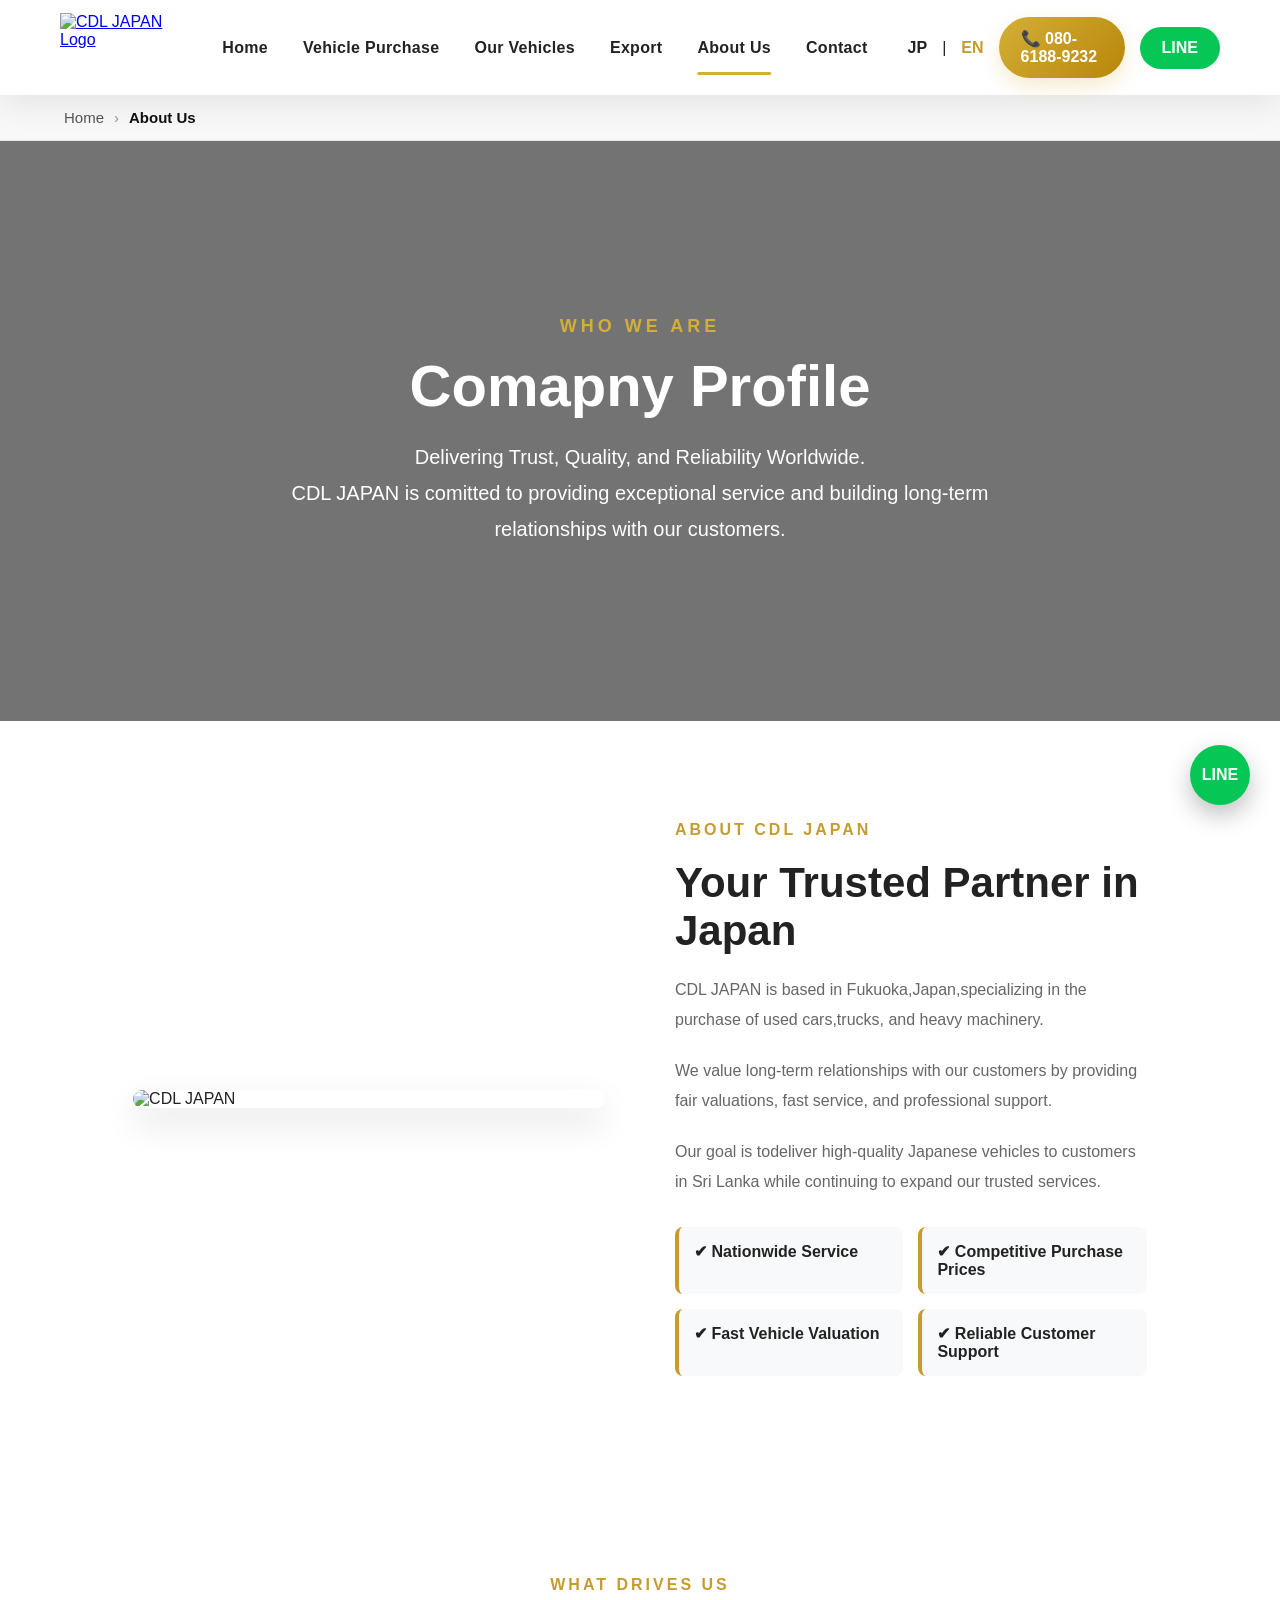
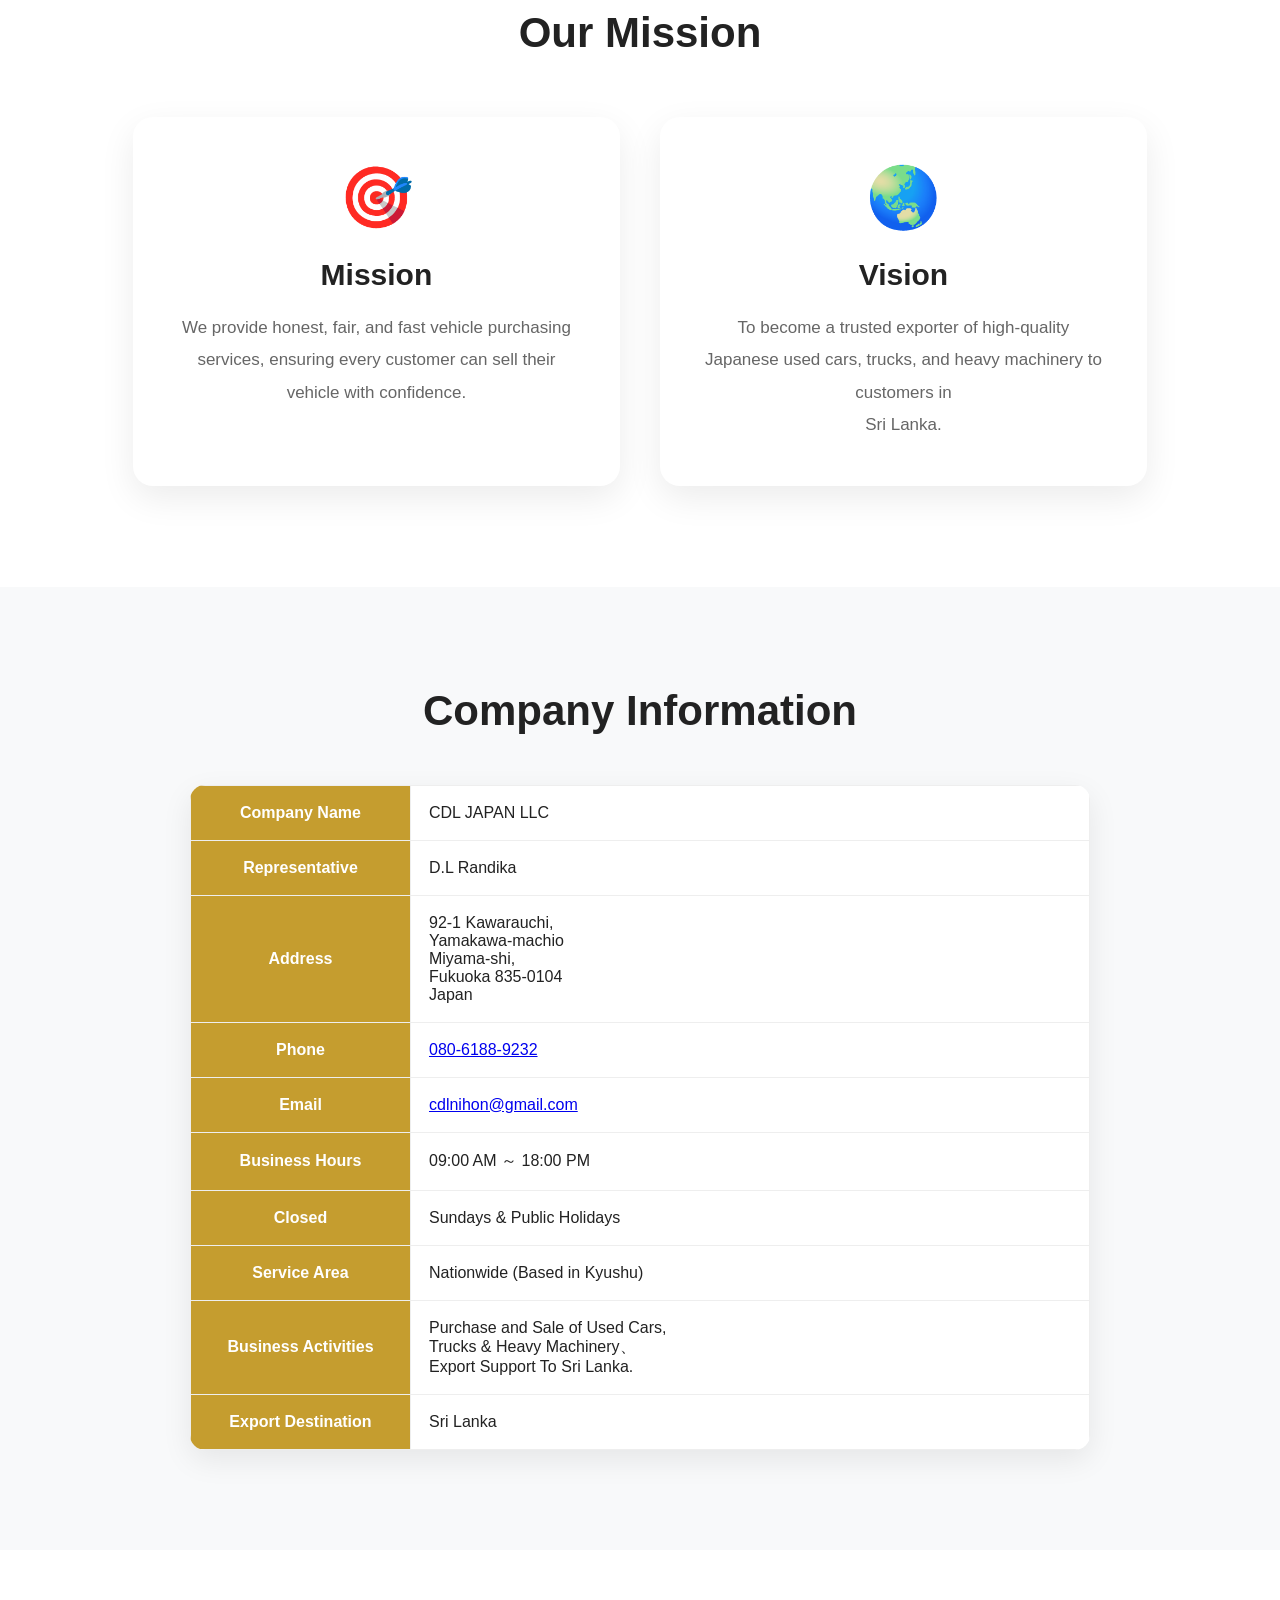
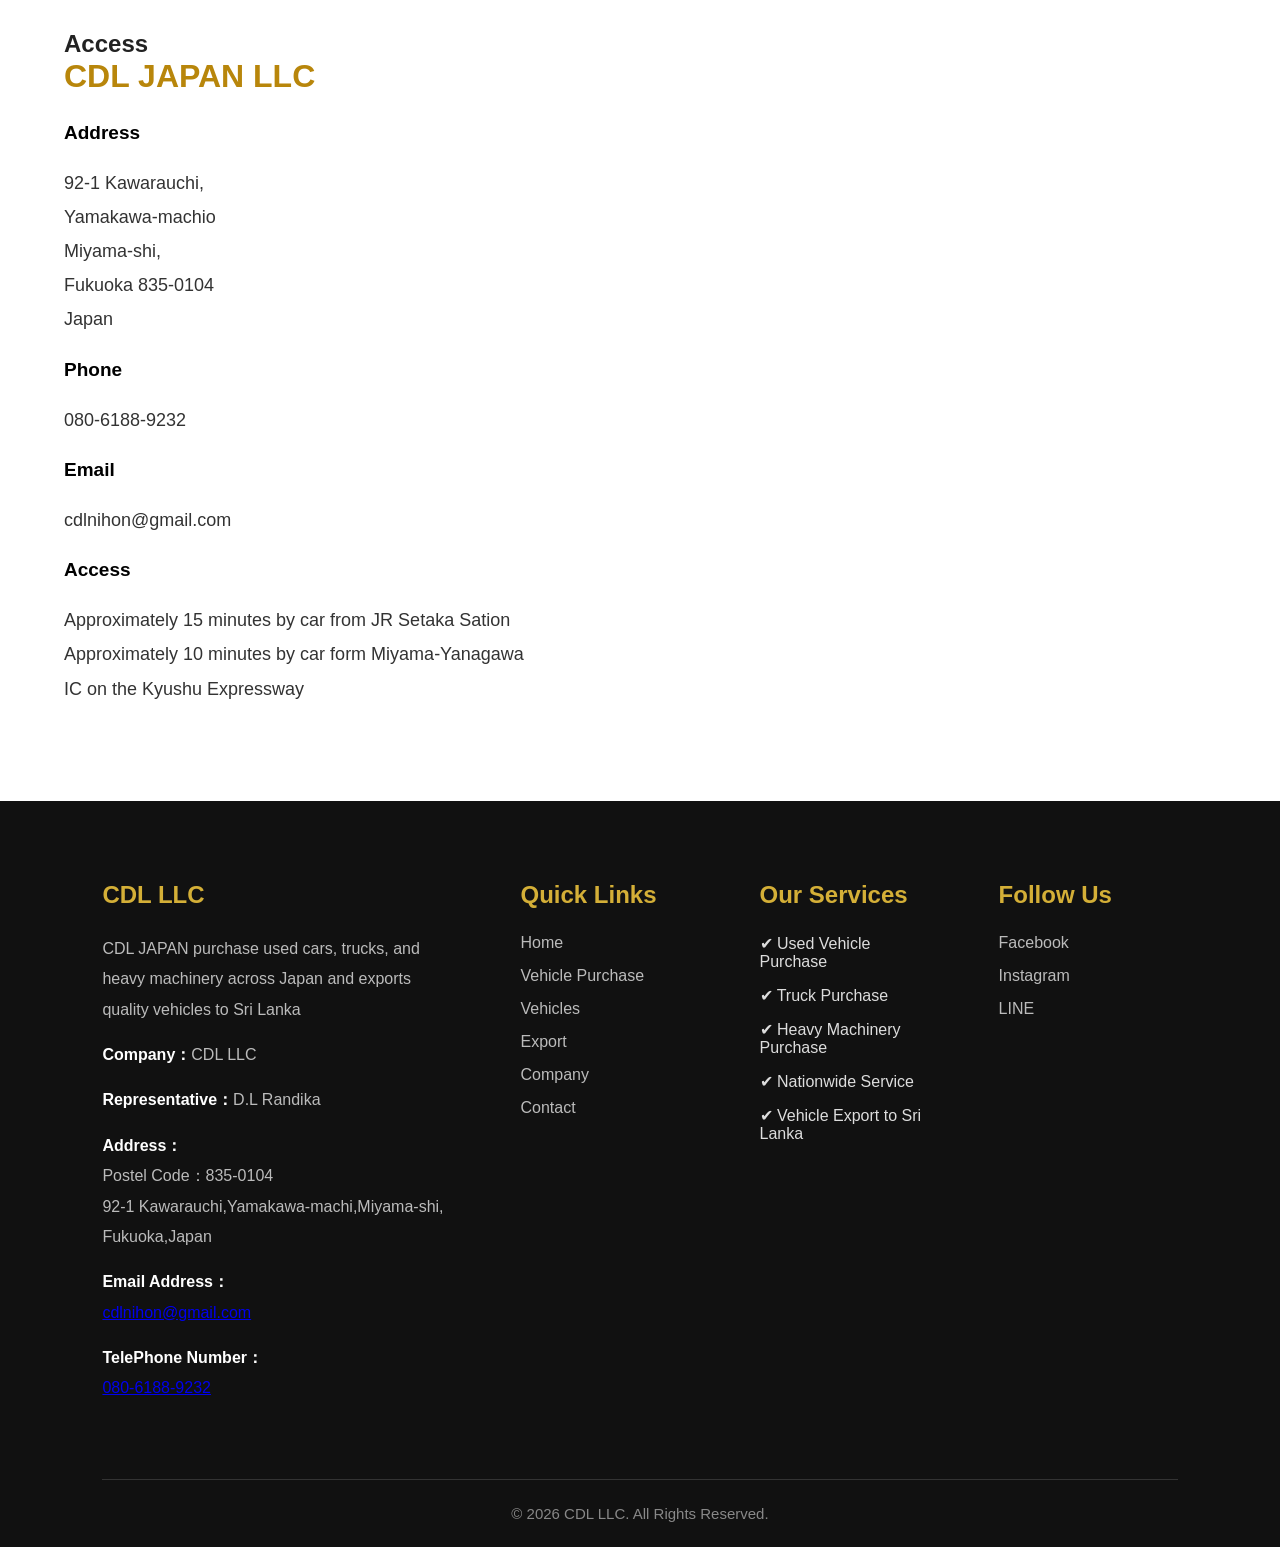
==== about-en.html @ 82fc3df9 "Add files via upload" ====
<!DOCTYPE html>
<html lang="en">

<head>
    <meta charset="UTF-8">
    <meta name="viewport" content="width=device-width, initial-scale=1.0">
    <title>About Us | CDL LLC</title>

    <link rel="stylesheet" href="style.css">
    <link rel="stylesheet" href="https://unpkg.com/aos@2.3.4/dist/aos.css">
</head>

<body>

<header>

    <div class="logo">
        <a href="index-en.html">
            <img src="images/logo.jpg" alt="CDL JAPAN Logo">
        </a>
    </div>

    <nav>
        <a href="index-en.html">Home</a>
        <a href="purchase-en.html">Vehicle Purchase</a>
        <a href="vehicles-en.html">Our Vehicles</a>
        <a href="export-en.html">Export</a>
        <a href="about-en.html"class="active">About Us</a>
        <a href="contact-en.html">Contact</a>
        <div class="mobile-header-right">


    <a href="tel:08061889232" class="phone-btn">
        📞 080-6188-9232
    </a>

    <a href="#" class="line-header">
        LINE
    </a>.
    <div class="mobile-language">

    <a href="purchase.html" class="language-btn active">
        JP
    </a>

    <span>|</span>

    <a href="purchase-en.html" class="language-btn">
        EN
    </a>

</div>
    </div>
    </nav>

    <div class="menu-toggle" id="menuToggle">
        ☰
    </div>

    <div class="header-right">

        <a href="about.html" class="language-btn ">
            JP  
        </a>
        <span>|</span>
        <a href="about-en.html" class="language-btn active ">
            EN
        </a>

        <a href="tel:08061889232" class="phone-btn">
            📞 080-6188-9232
        </a>

        <a href="#" class="line-header">
            LINE
        </a>

    </div>

</header>

<div class="breadcrumb">

    <div class="container">

        <a href="index-en.html">Home</a>

        <span class="separator">›</span>

        <span>About Us</span>

    </div>

</div>

<section
class="about-hero"
data-aos="fade"
data-aos-duration="1200">

    <div
class="about-overlay"
data-aos="zoom-in"
data-aos-delay="200">
        <span class="hero-subtitle">
            WHO WE ARE
        </span>

        <h1>Comapny Profile</h1>

        <p>
            Delivering Trust, Quality, and Reliability Worldwide.<br>
            CDL JAPAN is comitted to providing exceptional service
            and building long-term relationships with our customers.
        </p>

    </div>

</section>

<section
class="about-company"
data-aos="fade-up"
data-aos-duration="1000">
    <div class="container">

        <div class="about-grid">

            <div
class="about-image"
data-aos="fade-right"
data-aos-delay="100">
                <img src="images/about-company2.jpg" alt="CDL JAPAN">
            </div>

            <div
class="about-text"
data-aos="fade-left"
data-aos-delay="300">

                <span class="section-tag">ABOUT CDL JAPAN</span>

                <h2>Your Trusted Partner in Japan</h2>

                <p>
                    CDL JAPAN is based in Fukuoka,Japan,specializing in the purchase of used 
                    cars,trucks, and heavy machinery.

                </p>

                <p>
                    We value long-term relationships with our customers
                    by providing fair valuations, fast service,
                    and professional support.
                </p>

                <p>
                    Our goal is todeliver high-quality Japanese 
                    vehicles to customers in Sri Lanka while
                    continuing to expand our trusted services.
                </p>

                <div class="about-features">

                    <div>✔ Nationwide Service</div>
                    <div>✔ Competitive Purchase Prices</div>
                    <div>✔ Fast Vehicle Valuation</div>
                    <div>✔ Reliable Customer Support</div>

                </div>

            </div>

        </div>

    </div>

</section>
<section
class="mission-section"
data-aos="fade-up"
data-aos-duration="1000">
    <div class="container">

        <span
class="section-tag"
data-aos="fade-down"
data-aos-delay="100">
WHAT DRIVES US
</span>

        <h2
data-aos="fade-up"
data-aos-delay="200">Our Mission</h2>

        <div class="mission-grid">

            <div
class="mission-card"
data-aos="flip-left"
data-aos-delay="100">

                <div class="mission-icon">🎯</div>

                <h3>Mission</h3>

                <p>
                    We provide honest, fair, and fast vehicle
                    purchasing services, ensuring every customer
                    can sell their vehicle with confidence.
                </p>

            </div>

            <div
class="mission-card"
data-aos="flip-left"
data-aos-delay="300">

                <div class="mission-icon">🌏</div>

                <h3>Vision</h3>

                <p>
                    To become a trusted exporter of high-quality
                    Japanese used cars, trucks, and heavy
                    machinery to customers in <br>
                    Sri Lanka.
                </p>

            </div>

        </div>

    </div>

</section>

<!-- ===========================================
     COMPANY INFORMATION
=========================================== -->

<section
class="company-profile"
data-aos="fade-up"
data-aos-duration="1000">


    <div class="container">

        <h2
data-aos="fade-down"
data-aos-delay="100">Company Information</h2>

        <table
class="profile-table"
data-aos="zoom-in"
data-aos-delay="250">
            <tr>
                <th>Company Name</th>
                <td>CDL JAPAN LLC</td>
            </tr>

            <tr>
                <th>Representative</th>
                <td>D.L Randika</td>
            </tr>

            <tr>
                <th>Address</th>
                <td>
                    92-1 Kawarauchi,<br>
                    Yamakawa-machio<br>
                    Miyama-shi,<br>
                    Fukuoka 835-0104<br>
                    Japan
                </td>
            </tr>

            <tr>
                <th>Phone</th>
                <td>
                    <a href="tel:08061889232">
                        080-6188-9232
                    </a>
                </td>
            </tr>

            <tr>
                <th>Email</th>
                <td>
                    <a href="mailto:cdlnihon@gmail.com">
                        cdlnihon@gmail.com
                    </a>
                </td>
            </tr>

            <tr>
                <th>Business Hours</th>
                <td>09:00 AM ～ 18:00 PM</td>
            </tr>

            <tr>
                <th>Closed</th>
                <td>Sundays & Public Holidays</td>
            </tr>

            <tr>
                <th>Service Area</th>
                <td>
                    Nationwide (Based in Kyushu)
                </td>
            </tr>

            <tr>
                <th>Business Activities</th>
                <td>
                    Purchase and Sale of Used Cars,<br>
                    Trucks & Heavy Machinery、<br>
                    Export Support To Sri Lanka.
                </td>
            </tr>

            <tr>
                <th>Export Destination</th>
                <td>Sri Lanka</td>
            </tr>

        </table>

    </div>

</section>

<section
class="access-section"
data-aos="fade-up"
data-aos-duration="1000">

    <div class="container">

        <h2
data-aos="fade-down"
data-aos-delay="100">Access</h2>

        <div class="access-grid">

            <div
class="access-info"
data-aos="fade-right"
data-aos-delay="200">

                <h3>CDL JAPAN LLC</h3>

                <p><strong>Address</strong></p>

                <p>
                    92-1 Kawarauchi,<br>
                    Yamakawa-machio<br>
                    Miyama-shi,<br>
                    Fukuoka 835-0104<br>
                    Japan
                </p>

                <p><strong>Phone</strong></p>

                <p>080-6188-9232</p>

                <p><strong>Email</strong></p>

                <p>cdlnihon@gmail.com</p>

                <p><strong>Access</strong></p>

                <p>
                    Approximately 15 minutes by car from JR Setaka Sation<br>
                    
                    Approximately 10 minutes by car form
                    Miyama-Yanagawa IC on the Kyushu Expressway
                </p>

            </div>

            <div
class="access-map"
data-aos="fade-left"
data-aos-delay="350">

                <iframe
                    src="https://www.google.com/maps?q=835-0104+福岡県みやま市山川町河原内92番地1&output=embed"
                    width="100%"
                    height="400"
                    style="border:0;"
                    allowfullscreen=""
                    loading="lazy">
                </iframe>

            </div>

        </div>

    </div>

</section>


<script src="script.js"></script>

<footer class="footer">

    <div class="footer-container">

        <!-- Company -->

        <div class="footer-col">

            <h3>CDL LLC</h3>

            <p>
                CDL JAPAN purchase used cars, trucks, 
                and heavy machinery across Japan and
                exports quality vehicles to Sri Lanka
                
            </p>

            <p><strong>Company：</strong>CDL LLC</p>

            <p><strong>Representative：</strong>D.L Randika</p>

            <p>
                <strong>Address：</strong><br>
                Postel Code：835-0104<br>
                92-1 Kawarauchi,Yamakawa-machi,Miyama-shi,<br>
                Fukuoka,Japan
            </p>

            <p>
                <strong>Email Address：</strong><br>
                <a href="mailto:cdlnihon@gmail.com">
                    cdlnihon@gmail.com
                </a>
            </p>

            <p>
                <strong>TelePhone Number：</strong><br>
                <a href="tel:08061889232">
                    080-6188-9232
                </a>
            </p>



        </div>

        <!-- Quick Links -->

        <div class="footer-col">

            <h3>Quick Links</h3>

            <ul>

                <li><a href="index-en.html">Home</a></li>
                <li><a href="purchase-en.html">Vehicle Purchase</a></li>
                <li><a href="vehicles-en.html">Vehicles</a></li>
                <li><a href="export-en.html">Export</a></li>
                <li><a href="about-en.html">Company</a></li>
                <li><a href="contact-en.html">Contact</a></li>

            </ul>

        </div>

        
        <!-- Services -->

        <div class="footer-col">

            <h3>Our Services</h3>

            <ul>

                <li>✔ Used Vehicle Purchase</li>
                <li>✔ Truck Purchase</li>
                <li>✔ Heavy Machinery Purchase</li>
                <li>✔ Nationwide Service</li>
                <li>✔ Vehicle Export to Sri Lanka</li>

            </ul>

        </div>

        <!-- Social -->

        <div class="footer-col">

            <h3>Follow Us</h3>

            <div class="social-links">

                <a href="#">Facebook</a>
                <a href="#">Instagram</a>
                <a href="#">LINE</a>

            </div>

        </div>

    </div>

    <div class="footer-bottom">

        © 2026 CDL LLC. All Rights Reserved.

    </div>

</footer>

<a href="https://line.me/" class="line-floating" target="_blank">
    LINE
</a>

<button id="backToTop">↑</button>

<script src="https://unpkg.com/aos@2.3.4/dist/aos.js"></script>

<script>
AOS.init({
    duration: 1000,
    once: true,
    offset: 80,
    easing: "ease-out-cubic"
});
</script>

<script src="script.js"></script>

</body>
</html>
---- style.css ----
/* ===========================
   RESET
=========================== */

*{
    margin:0;
    padding:0;
    box-sizing:border-box;
}

html{
    scroll-behavior:smooth;
}

body{
    margin:0;
    padding:0;
    font-family:"Outfit","Noto Sans JP",sans-serif;
    color:#222;
    background:#fff;
    overflow-x:hidden;
    width: 100%;
}

.container{
    width:90%;
    max-width:1200px;
    margin:0 auto;
}

/* ===========================
   HEADER
=========================== */


header{
    position:fixed;
    top:0;
    left:0;
    width:100%;
    height: 95px;

    display:flex;
    justify-content:space-between;
    align-items:center;

    padding:0 60px;

    background:rgba(255,255,255,.92);
    backdrop-filter:blur(18px);

    box-shadow:0 10px 30px rgba(0,0,0,.08);
    z-index:1000;
    backdrop-filter:blur(10px);
     -webkit-backdrop-filter:blur(10px);
    transition:
      background .35s,
      height .35s,
      box-shadow .35s;
}

/* Logo */

.logo{

    display:flex;
    align-items:center;

}

.logo img{
    height:70px;
    display:block;
    transition:transform .35s ease, filter .35s ease;
}

.logo:hover img{
    transform:scale(1.05);
    filter:drop-shadow(0 8px 18px rgba(0,0,0,.18));
}

.logo img:hover{

    transform:scale(1.05);

}



/* Navigation */

nav a{

    position:relative;

    text-decoration:none;

    color:#222;

    font-size:16px;

    font-weight:700;

    letter-spacing:0.3px;
    white-space:nowrap;
    transition:.3s;
    display:inline-block;
    padding:10px 0;
    transition:all .3s ease;
    padding:10px 0;
    transition:all .3s ease;
}
nav{
    display:flex;
    align-items:center;
    justify-content:center;
    gap:35px;
    flex:1;
    margin:0 40px;
}
nav a:hover::after,
nav a.active::after{

    width:100%;

}

nav a::after{
    content:"";
    position:absolute;
    left:50%;
    bottom:-8px;
    width:0;
    height:3px;
    background:#d4af37;
    border-radius:10px;
    transform:translateX(-50%);
    transition:width .35s ease;
}

nav a:hover::after,
nav a.active::after{
    width:100%;
}

nav a:hover{
    color:#d4af37;
}



/* Right */


/* Right Side */

.header-right{
    display:flex;
    align-items:center;
    gap:15px;
}

.language-btn{
    text-decoration:none;
    color:#222;
    font-weight:600;
}

/* ==========================================
   HEADER PHONE BUTTON
   Premium gold button
   ========================================== */

.phone-btn{
    display:flex;
    align-items:center;
    gap:8px;
    background:linear-gradient(135deg,#d4af37,#b8860b);
    color:#fff;
    padding:12px 22px;
    border-radius:50px;
    text-decoration:none;
    font-weight:700;
    transition:all .35s ease;
    box-shadow:0 8px 20px rgba(212,175,55,.25);
}

.phone-btn:hover{
    transform:translateY(-3px);
    box-shadow:0 15px 30px rgba(212,175,55,.35);
}

/* ==========================================
   HEADER LINE BUTTON
   ========================================== */

.line-header{
    display:flex;
    align-items:center;
    justify-content:center;
    background:#06C755;
    color:#fff;
    padding:12px 22px;
    border-radius:50px;
    text-decoration:none;
    font-weight:700;
    transition:.35s;
}

.line-header:hover{
    transform:translateY(-3px);
    background:#04b34c;
}

/* Mobile Menu */

.menu-toggle{
    display:none;
    font-size:32px;
    cursor:pointer;
}

/* Mobile Extra */

.mobile-header-right{
    display:none;
}

/* ===========================
   MOBILE
=========================== */

@media(max-width:768px){

    header{
        height:75px;
        padding:0 20px;
    }

   .logo img{

    height:68px;

    transition:.3s;

}

.logo img:hover{

    transform:scale(1.05);

}

    nav{

    display:flex;
    align-items:center;
    gap:30px;

}

    nav.active{
        display:flex;
    }

    .menu-toggle{
        display:block;
    }

    .header-right{
        display:none;
    }

    .mobile-header-right{
        display:flex;
        flex-direction:column;
        gap:15px;
        width:100%;
        margin-top:20px;
        border-top:1px solid #ddd;
        padding-top:20px;
    }

    .mobile-header-right a{
        text-align:center;
    }

}
@media (max-width:991px){

    nav{
        display:none;
        position:absolute;
        top:95px;
        left:0;
        width:100%;
        background:#fff;
        flex-direction:column;
        align-items:center;
        gap:20px;
        padding:30px 20px;
        box-shadow:0 10px 30px rgba(0,0,0,.12);
    }

    nav.active{
        display:flex;
    }

    .header-right{
        display:none;
    }

    .menu-toggle{
        display:block;
        font-size:32px;
        cursor:pointer;
    }

    .mobile-header-right{
        display:flex;
        flex-direction:column;
        gap:15px;
        width:100%;
        margin-top:20px;
        padding-top:20px;
        border-top:1px solid #ddd;
        align-items:center;
    }

}
/* ===========================
   HERO SECTION
=========================== */

.hero{
    position:relative;
    height:100vh;
    background:url("images/hero.jpg") center center/cover no-repeat;
    display:flex;
    align-items:center;
    padding:0 6%;
    margin-top:90px;
    background-position:center;
    background-size:cover;
    transition:background-position 0.3s ease-out;
}

/* ==========================================
   HERO OVERLAY
   ========================================== */

.hero::before{
    content:"";
    position:absolute;
    inset:0;
    background:rgba(0,0,0,.50);
    pointer-events:none;
}

.hero-content{
    position:relative;
    z-index:2;
    max-width:760px;
    color:#fff;
    margin-top:100px;
    animation:heroFade 1.2s ease;
}

.hero-content > .hero-tag{
    color:#d4af37;
    font-size:18px;
    letter-spacing:4px;
    font-weight:700;
}

.hero-content p{
    font-size:20px;
    line-height:1.8;
    margin-bottom:40px;
}

.hero-buttons{
    display:flex;
    gap:20px;
    flex-wrap:wrap;
}



/* ==========================================
   HERO IMAGE ANIMATION
   Smooth zoom effect
   ========================================== */

.hero{
    overflow:hidden;
}

.hero::before{
    animation:heroZoom 12s ease-in-out infinite alternate;
}

@keyframes heroZoom{
    from{
        transform:scale(1);
    }
    to{
        transform:scale(1.08);
    }
}

@keyframes heroZoom{

    from{

        background-size:100%;

    }

    to{

        background-size:108%;

    }

}

.gold-btn,

.white-btn{
    display:inline-block;
    padding:15px 35px;
    border-radius:8px;
    text-decoration:none;
    font-weight:600;
    transition:.3s;
}

.gold-btn{

    background:linear-gradient(135deg,#d4af37,#b88f22);

    color:#fff;

    padding:18px 42px;

    border-radius:50px;

    font-size:17px;

    font-weight:700;

    letter-spacing:.5px;

    text-decoration:none;

    box-shadow:0 12px 30px rgba(212,175,55,.35);

    transition:.35s;
    position:relative;
    overflow:hidden;

}

.gold-btn:hover{

    transform:translateY(-5px);

    box-shadow:0 18px 40px rgba(212,175,55,.45);

}
.gold-btn::before{

    content:"";

    position:absolute;

    top:0;

    left:-120%;

    width:70%;

    height:100%;

    background:linear-gradient(
        120deg,
        transparent,
        rgba(255,255,255,.45),
        transparent
    );

    transition:.8s;

}

.gold-btn:hover::before{

    left:130%;

}

.white-btn{

    background:rgba(255,255,255,.95);

    color:#222;

    padding:18px 42px;

    border-radius:50px;

    font-size:17px;

    font-weight:700;

    text-decoration:none;

    transition:.35s;

}

.white-btn:hover{
    background:#f2f2f2;
    transform:translateY(-3px);
}

/* Animation */

@keyframes fadeUp{

    from{
        opacity:0;
        transform:translateY(40px);
    }

    to{
        opacity:1;
        transform:translateY(0);
    }

}

/* Mobile */

@media(max-width:768px){

    .hero{
        min-height: 100vh;
        height: auto;
        padding:120px 20ox 60px;
        
    }

    .hero-content{
        text-align:center;
        max-width:100%;
    }

    /* ==========================================
   HERO TITLE LAYOUT
   ========================================== */


    .hero-content p{
        font-size:16px;
    }

    .hero-buttons{
        justify-content:center;
        flex-direction:column;
    }

    .gold-btn,
    .white-btn{
        width:100%;
        text-align:center;
    }

}
/* ===========================
   SERVICES
=========================== */

.services{
    padding:100px 6%;
    background:#f8f9fa;
}



.services-grid{
    display:grid;
    grid-template-columns:repeat(3,1fr);
    gap:35px;
}



/* Mobile */

@media(max-width:768px){

.service-grid{

grid-template-columns:1fr;

}

.services{

padding:70px 20px;

}

.services-title h2{

font-size:34px;

}

}
/* ===========================
   FEATURED VEHICLES
=========================== */

.featured{
    padding:100px 6%;
    background:#fff;
}


.vehicle-grid{
    display:grid;
    grid-template-columns:repeat(3,1fr);
    gap:35px;
}



/* Mobile */

@media(max-width:768px){

    .vehicle-grid{
        grid-template-columns:1fr;
    }

    .featured{
        padding:70px 20px;
    }

    .featured-title h2{
        font-size:34px;
    }

}
/* ===========================
   WHY CHOOSE US
=========================== */

.why{
    background:#111;
    color:#fff;
    padding:100px 6%;
}

.why-title{
    text-align:center;
    margin-bottom:60px;
}

.why-title span{
    color:#d4af37;
    font-weight:700;
    letter-spacing:3px;
}

.why-title h2{
    font-size:42px;
    margin-top:15px;
}

.why-grid{
    display:grid;
    grid-template-columns:repeat(4,1fr);
    gap:30px;
}

.why-card{
    background:#1d1d1d;
    padding:40px 30px;
    border-radius:18px;
    text-align:center;
    transition:.35s;
    border:1px solid rgba(255,255,255,.08);
}

.why-card:hover{
    transform:translateY(-10px);
    background:#262626;
}

.why-card i{
    font-size:48px;
    color:#d4af37;
    margin-bottom:20px;
}

.why-card h3{
    margin-bottom:15px;
    font-size:24px;
}

.why-card p{
    color:#ccc;
    line-height:1.8;
}

/* Mobile */

@media(max-width:768px){

    .why{
        padding:70px 20px;
    }

    .why-grid{
        grid-template-columns:1fr;
    }

    .why-title h2{
        font-size:34px;
    }

}
/* ===========================
   ABOUT CDL JAPAN
=========================== */

.company{
    padding:100px 6%;
    background:#fff;
}

.company-content{
    display:flex;
    align-items:center;
    justify-content:space-between;
    gap:70px;
}

.company-image{
    flex:1;
    overflow:hidden;
    border-radius:20px;
}

.company-image img{
    width:100%;
    display:block;
    border-radius:20px;
    transition:.5s;
}

.company-image:hover img{
    transform:scale(1.08);
}

.company-text{
    flex:1;
}

.company-text span{
    display:inline-block;
    color:#c59d2f;
    font-weight:700;
    letter-spacing:3px;
    margin-bottom:15px;
}

.company-text h2{
    font-size:42px;
    margin-bottom:25px;
    line-height:1.3;
}

.company-text p{
    color:#666;
    line-height:1.9;
    margin-bottom:35px;
    font-size:17px;
}



/* Mobile */

@media(max-width:768px){

    .company{
        padding:70px 20px;
    }

    .company-content{
        flex-direction:column;
        gap:40px;
    }

    .company-text{
        text-align:center;
    }

    .company-text h2{
        font-size:34px;
    }

}
/* ===========================
   CALL TO ACTION
=========================== */

.cta{
    padding:100px 6%;
    background:linear-gradient(135deg,#b88a1b,#d4af37);
    color:#fff;
    text-align:center;
}

.cta h2{
    font-size:46px;
    margin-bottom:20px;
}

.cta p{
    font-size:18px;
    line-height:1.8;
    max-width:700px;
    margin:0 auto 40px;
}

.cta-buttons{
    display:flex;
    justify-content:center;
    gap:20px;
    flex-wrap:wrap;
}

.cta .gold-btn{
    background:#d4af37;
    color:#fff;
    padding:16px 35px;
    border-radius:8px;
    text-decoration:none;
    transition:.3s;
}

.cta .gold-btn:hover{
    background:#333;
    transform:translateY(-3px);
}

.cta .white-btn{
    background:#fff;
    color:#111;
    padding:16px 35px;
    border-radius:8px;
    text-decoration:none;
    transition:.3s;
}

.cta .white-btn:hover{
    background:#f2f2f2;
    transform:translateY(-3px);
}

@media(max-width:768px){

    .cta{
        padding:70px 20px;
    }

    .cta h2{
        font-size:34px;
    }

    .cta-buttons{
        flex-direction:column;
    }

    .cta .gold-btn,
    .cta .white-btn{
        width:100%;
    }

}
/* ===========================
   FOOTER
=========================== */

/*======================
        FOOTER
=======================*/

.footer{

    background:#111;
    color:#ddd;
    padding:80px 8% 25px;
    

}

.footer-container{

    display:grid;
    grid-template-columns:2fr 1fr 1fr 1fr;
    gap:60px;

}

.footer-col h3{

    color:#d4af37;
    font-size:24px;
    margin-bottom:25px;

}

.footer-col p{

    color:#bbb;
    line-height:1.9;
    margin-bottom:15px;

}

.footer-col strong{

    color:#fff;

}

.footer-col ul{

    list-style:none;
    padding:0;
    margin:0;

}

.footer-col ul li{

    margin-bottom:15px;

}

.footer-col ul li a{

    color:#bbb;
    text-decoration:none;
    transition:.3s;

}

.footer-col ul li a:hover{

    color:#d4af37;
    padding-left:5px;

}

.social-links{

    display:flex;
    flex-direction:column;
    gap:15px;

}

.social-links a{

    color:#bbb;
    text-decoration:none;
    transition:.3s;

}

.social-links a:hover{

    color:#d4af37;
    padding-left:5px;

}

.footer-bottom{

    margin-top:60px;
    padding-top:25px;
    border-top:1px solid #333;

    text-align:center;
    margin-bottom:0;
    color:#888;
    font-size:15px;

}
@media(max-width:992px){

    .footer-container{

        grid-template-columns:1fr 1fr;

    }

}

@media(max-width:768px){

    .footer{

        text-align:center;
        padding:60px 20px 20px;

    }

    .footer-container{

        grid-template-columns:1fr;
        gap:40px;

    }

    .social-links{

        align-items:center;

    }

}

/* ===========================
   FLOATING LINE
=========================== */

.line-floating{

    position:fixed;

    bottom:95px;

    right:30px;

    width:60px;

    height:60px;

    border-radius:50%;

    background:#06C755;

    display:flex;

    justify-content:center;

    align-items:center;

    color:white;

    text-decoration:none;

    font-weight:bold;

    box-shadow:0 10px 25px rgba(0,0,0,.25);

    transition:.3s;

    z-index:999;

}

.line-floating:hover{

    transform:scale(1.1);

}
/* ===========================
   VEHICLES PAGE
=========================== */

.vehicles-page{
    padding:150px 6% 100px;
    background:#f8f9fa;
}

.vehicles-page h1{
    text-align:center;
    font-size:48px;
    margin-bottom:20px;
}

.vehicles-subtitle{
    text-align:center;
    color:#666;
    margin-bottom:40px;
}

.search-box{
    width:100%;
    max-width:450px;
    margin:0 auto 40px;
    display:block;
    padding:15px 20px;
    border:1px solid #ddd;
    border-radius:10px;
    font-size:16px;
    outline:none;
    transition:.3s;
}

.search-box:focus{
    border-color:#c59d2f;
    box-shadow:0 0 10px rgba(197,157,47,.2);
}

.filter-buttons{
    display:flex;
    justify-content:center;
    flex-wrap:wrap;
    gap:15px;
    margin-bottom:50px;
}

.filter-btn{
    padding:12px 28px;
    border:none;
    border-radius:30px;
    background:#eee;
    cursor:pointer;
    font-weight:600;
    transition:.3s;
}

.filter-btn:hover,
.filter-btn.active{
    background:#c59d2f;
    color:#fff;
}

.vehicle-grid{
    display:grid;
    grid-template-columns:repeat(auto-fit,minmax(320px,1fr));
    gap:35px;
}

.vehicle-card{

    background:#fff;
    border-radius:18px;
    overflow:hidden;

    box-shadow:0 10px 30px rgba(0,0,0,.08);

    transition:
        transform .45s ease,
        box-shadow .45s ease;

    position:relative;
}

.vehicle-card:hover{

    transform:translateY(-12px);

    box-shadow:
        0 20px 50px rgba(0,0,0,.18);

}


/* Mobile */

@media(max-width:768px){

    .vehicles-page{
        padding:120px 20px 70px;
    }

    .vehicles-page h1{
        font-size:36px;
    }

    .search-box{
        width:100%;
    }

    .vehicle-grid{
        grid-template-columns:1fr;
    }

}
/* ===========================
   VEHICLE DETAILS PAGE
=========================== */

.vehicle-details-page{
    padding:150px 6% 100px;
    background:#fff;
}

.vehicle-details-page h1{
    text-align:center;
    font-size:46px;
    margin-bottom:60px;
}

.vehicle-details{
    display:grid;
    grid-template-columns:1.2fr 1fr;
    gap:70px;
    align-items:center;
}

.details-image{
    overflow:hidden;
    border-radius:20px;
}

.details-image img{
    width:100%;
    display:block;
    border-radius:20px;
    transition:.4s;
}

.details-image:hover img{
    transform:scale(1.05);
}

.details-info h1{
    font-size:42px;
    margin-bottom:20px;
    line-height:1.3;
}

.details-info h2{
    color:#c59d2f;
    font-size:34px;
    margin-bottom:30px;
}

.details-info p{
    font-size:18px;
    color:#555;
    margin-bottom:15px;
    line-height:1.8;
}

.details-info strong{
    color:#222;
}

.contact-btn{
    display:inline-block;
    margin-top:30px;
    padding:16px 35px;
    background:#c59d2f;
    color:#fff;
    text-decoration:none;
    border-radius:8px;
    font-weight:600;
    transition:.3s;
}

.contact-btn:hover{
    background:#a88422;
    transform:translateY(-3px);
}

/* ===========================
   RELATED VEHICLES
=========================== */

.related-section{
    padding:100px 6%;
    background:#f8f9fa;
}

.related-section h2{
    text-align:center;
    font-size:42px;
    margin-bottom:50px;
}

.related-grid{
    display:grid;
    grid-template-columns:repeat(auto-fit,minmax(280px,1fr));
    gap:35px;
}

/* Mobile */

@media(max-width:768px){

    .vehicle-details-page{
        padding:120px 20px 70px;
    }

    .vehicle-details{
        grid-template-columns:1fr;
        gap:40px;
    }

    .details-info{
        text-align:center;
    }

    .details-info h1{
        font-size:34px;
    }

    .details-info h2{
        font-size:28px;
    }

    .related-section{
        padding:70px 20px;
    }

    .related-section h2{
        font-size:34px;
    }

}
/* ===========================
   PURCHASE PAGE
=========================== */

.purchase-hero{
    min-height: 75vh;

    padding: 95px 20px 40px;

    background: url("images/purchase-desktop.jpg") center 35% / cover no-repeat;

    position: relative;

    display: flex;
    justify-content: center;
    align-items: center;
}

.purchase-hero::before{
    content: "";
    position: absolute;
    inset: 0;

    background: linear-gradient(
        rgba(0,0,0,.55),
        rgba(0,0,0,.45)
    );
}

.purchase-overlay{
    position: relative;
    z-index: 10;

    width: 100%;
    max-width: 650px;

    margin: 0 auto;
    padding: 20px;

    display: flex;
    flex-direction: column;
    justify-content: center;
    align-items: center;

    text-align: center;

    animation: heroFloat 5s ease-in-out infinite;
}

.purchase-overlay h1{
    display:block;

width:100%;

text-align:center;
    font-size: 75px;
    font-weight: 800;
    line-height: 1.1;
    letter-spacing: 2px;
    margin-bottom: 20px;
    

    color: #fff;

    text-shadow:
        0 4px 15px rgba(0,0,0,.45);
}

.purchase-overlay h1::after{

content:"";
display:block;

width:90px;
height:4px;

background:#d4af37;

margin:18px auto 0;

border-radius:30px;

}
/* ===== Purchase Hero Mobile ===== */

@media(max-width:768px){

.purchase-overlay{

width:100%;
max-width:100%;

margin:0 auto;
padding:0 25px;

left:auto;
top:auto;

transform:none;

text-align:center;
align-items:center;

}

}

.purchase-overlay p{
    font-size: 28px;
    font-weight: 500;
    line-height: 1.8;

    color: rgba(255,255,255,.95);

    text-shadow:
        0 2px 10px rgba(0,0,0,.55);

    margin: 25px 0 35px;
}

.hero-btn{
    display: inline-block;

    padding: 18px 55px;

    background: #d4af37;
    color: #fff;

    font-size: 20px;
    font-weight: 700;

    border-radius: 50px;

    text-decoration: none;

    transition: all .35s ease;

    box-shadow: 0 10px 25px rgba(212,175,55,.35);
}
/* ===== Hero Floating Animation ===== */

@keyframes heroFloat{

    0%{
        transform:translateY(0);
    }

    50%{
        transform:translateY(-8px);
    }

    100%{
        transform:translateY(0);
    }

}



.hero-btn:hover{
    background: #b89024;
    transform: translateY(-4px);
    box-shadow: 0 16px 35px rgba(212,175,55,.45);
}
@media (max-width:768px){

    .hero-btn{
        width:100%;
        max-width:320px;

        text-align:center;

        padding:16px 30px;

        font-size:18px;
    }

}

/* Purchase Results */

.purchase-results{
    padding:100px 6%;
    background:#fff;
}

.purchase-results h2{
    text-align:center;
    font-size:42px;
    margin-bottom:60px;
}

.purchase-grid{
    display:grid;
    grid-template-columns:repeat(auto-fit,minmax(320px,1fr));
    gap:35px;
}



.purchase-card:hover{
    transform:translateY(-10px);
}

.purchase-card img{
    width:100%;
    height:220px;
    object-fit:cover;
}

.purchase-card h3{
    margin:20px;
}

.purchase-card p{
    margin:0 20px 25px;
    color:#666;
}

/* Purchase Flow */

.purchase-flow{
    padding:100px 6%;
    background:#f8f9fa;
}

.purchase-flow h2{
    text-align:center;
    font-size:42px;
    margin-bottom:60px;
}
/* =========================================
  Purchase  Title Gold Underline
========================================= */
.purchase-flow h2::after{
    content: "";
    display: block;
    width: 90px;
    height: 4px;
    margin: 18px auto 0;
    background: linear-gradient(90deg,#c59d2f);
    border-radius: 50px;

}




.flow-grid{
    display:grid;
    grid-template-columns:repeat(auto-fit,minmax(250px,1fr));
    gap:30px;
}

.flow-card{
    background:#fff;
    padding:35px;
    border-radius:18px;
    text-align:center;
    box-shadow:0 10px 25px rgba(0,0,0,.08);
    transition:.3s;
}

.flow-card:hover{
    transform:translateY(-8px);
}

.step-number{
    width:70px;
    height:70px;
    margin:0 auto 20px;
    border-radius:50%;
    background:#c59d2f;
    color:#fff;
    display:flex;
    justify-content:center;
    align-items:center;
    font-size:28px;
    font-weight:bold;
}

/* Purchase Form */

.purchase-contact{
    padding:100px 6%;
    background:#fff;
}

.purchase-contact h2{
    text-align:center;
    font-size:42px;
    margin-bottom:50px;
}

.purchase-form{
    max-width:800px;
    margin:auto;
    display:flex;
    flex-direction:column;
    gap:20px;
}

.purchase-form input,
.purchase-form textarea{
    padding:16px;
    border:1px solid #ddd;
    border-radius:10px;
    font-size:16px;
}

.purchase-form input:focus,
.purchase-form textarea:focus{
    border-color:#c59d2f;
    outline:none;
}

.purchase-form button{
    padding:18px;
    border:none;
    background:#c59d2f;
    color:#fff;
    border-radius:10px;
    cursor:pointer;
    font-size:18px;
    transition:.3s;
}

.purchase-form button:hover{
    background:#a88422;
}

/* Mobile */

@media(max-width:768px){

    .purchase-overlay h1{
        font-size:38px;
    }

    .purchase-overlay p{
        font-size:16px;
    }

    .purchase-results,
    .purchase-flow,
    .purchase-contact{
        padding:70px 20px;
    }

    .purchase-results h2,
    .purchase-flow h2,
    .purchase-contact h2{
        font-size:34px;
    }

}
/* =========================================
 Title Gold Underline
========================================= */
.purchase-results h2::after{
    content: "";
    display: block;
    width: 90px;
    height: 4px;
    margin: 18px auto 0;
    background: linear-gradient(90deg,#c59d2f);
    border-radius: 50px;

}

/* ===========================
   TRUCKS PAGE
=========================== */

.trucks-page{
    padding:150px 6% 100px;
    background:#f8f9fa;
}

.trucks-page h1{
    text-align:center;
    font-size:48px;
    margin-bottom:20px;
}

.trucks-subtitle{
    text-align:center;
    color:#666;
    margin-bottom:40px;
}

#truckGrid{
    display:grid;
    grid-template-columns:repeat(auto-fit,minmax(320px,1fr));
    gap:35px;
}

#truckGrid .vehicle-card{
    background:#fff;
    border-radius:18px;
    overflow:hidden;
    box-shadow:0 12px 35px rgba(0,0,0,.08);
    transition:.35s;
}

#truckGrid .vehicle-card:hover{
    transform:translateY(-10px);
    box-shadow:0 20px 45px rgba(0,0,0,.15);
}

#truckGrid img{
    width:100%;
    height:230px;
    object-fit:cover;
    transition:.4s;
}

#truckGrid .vehicle-card:hover img{
    transform:scale(1.08);
}

#truckGrid h3{
    font-size:24px;
    margin:20px;
}

#truckGrid p{
    margin:0 20px 15px;
    color:#666;
}

#truckGrid a{
    display:inline-block;
    margin:15px 20px 25px;
    padding:12px 25px;
    background:#c59d2f;
    color:#fff;
    text-decoration:none;
    border-radius:8px;
    transition:.3s;
}

#truckGrid a:hover{
    background:#a88422;
}

/* Mobile */

@media(max-width:768px){

    .trucks-page{
        padding:120px 20px 70px;
    }

    .trucks-page h1{
        font-size:36px;
    }

    #truckGrid{
        grid-template-columns:1fr;
    }

}
/* ===========================
   EXPORT PAGE
=========================== */

.export-hero{
    position:relative;
    height:550px;
    width: 100%;
    height: 700px; 
    background:url("images/export-banner.jpg") center center/cover no-repeat;
    display:flex;
    justify-content:center;
    align-items:center;
    text-align:center;
    background-position: center;
    
}

.export-hero::before{
    content:"";
    position:absolute;
    inset:0;
    background:rgba(0,0,0,.55);
}

.export-overlay{
    position: relative;
    z-index: 2;

    max-width: 900px;

    padding: 50px 60px;

    background: rgba(0,0,0,0.35);

    backdrop-filter: blur(6px);

    border-radius: 20px;

    color: #fff;
}

/* ===== Export Hero Title ===== */

.export-overlay h1{
    font-size: 78px;
    font-weight: 800;
    line-height: 1.1;
    margin-bottom: 25px;

    color: #ffffff;

    text-shadow:
        0 3px 10px rgba(0,0,0,.6),
        0 8px 25px rgba(0,0,0,.5);
}

/* ===== Export Hero Subtitle ===== */

.export-overlay p{
    font-size: 30px;
    font-weight: 500;
    line-height: 1.8;

    color: rgba(255,255,255,.95);

    text-shadow:
        0 2px 8px rgba(0,0,0,.6);

    margin: 0;
}

.export-process{
    padding: 100px 6%;
    background: #fff;
    text-align: center;
}

.export-process h2{
    position: relative;
    display: inline-block;
    font-size: 42px;
    font-weight: 700;
    color: #0d2d62;
    margin-bottom: 60px;
    padding-bottom: 15px;
}

.export-process h2::after{
    content: "";
    position: absolute;
    left: 50%;
    bottom: 0;
    transform: translateX(-50%);

    width: 80px;
    height: 4px;

    background: #d4af37;
    border-radius: 10px;
}
/* ===== Export Hero Title Underline ===== */

.export-overlay h1::after{
    content: "";
    display: block;

    width: 100px;
    height: 5px;

    margin: 20px auto 0;

    background: #d4af37;
    border-radius: 10px;
}

/* ===== Hero Text Animation ===== */

.export-overlay{
    animation: heroFade 1.2s ease;
}

@keyframes heroFade{

    from{
        opacity:0;
        transform:translateY(30px);
    }

    to{
        opacity:1;
        transform:translateY(0);
    }

}

.process-grid{
    display:grid;
    grid-template-columns:repeat(auto-fit,minmax(250px,1fr));
    gap:30px;
}

.process-card{
    background:#fff;
    padding:35px;
    border-radius:18px;
    text-align:center;
    box-shadow:0 10px 30px rgba(0,0,0,.08);
    transition:.3s;
}

.process-card:hover{
    transform:translateY(-10px);
}

.process-number{
    width:65px;
    height:65px;
    margin:0 auto 20px;
    border-radius:50%;
    background:#c59d2f;
    color:#fff;
    display:flex;
    justify-content:center;
    align-items:center;
    font-size:24px;
    font-weight:bold;
}

.export-countries{
    padding:100px 6%;
    background:#f8f9fa;
}

.export-countries h2{
    text-align:center;
    font-size:42px;
    margin-bottom:60px;
}

.country-grid{
    display:grid;
    grid-template-columns:repeat(auto-fit,minmax(220px,1fr));
    gap:25px;
}

.country-card{
    background:#fff;
    padding:30px;
    border-radius:15px;
    text-align:center;
    font-weight:600;
    box-shadow:0 10px 25px rgba(0,0,0,.08);
    transition:.3s;
}

.country-card:hover{
    background:#c59d2f;
    color:#fff;
    transform:translateY(-8px);
}

@media(max-width:768px){

    .export-overlay h1{
        font-size:38px;
    }

    .export-overlay p{
        font-size:16px;
    }

    .export-process,
    .export-countries{
        padding:70px 20px;
    }

    .export-process h2,
    .export-countries h2{
        font-size:34px;
    }

}
/* ===========================
   ABOUT PAGE
=========================== */

.about-hero{
    position:relative;
    height:580px;
    background:url("images/about-hero.jpg") center center/cover no-repeat;
    display:flex;
    justify-content:center;
    align-items:center;
    text-align:center;
}

.about-hero::before{
    content:"";
    position:absolute;
    inset:0;
    background:rgba(0,0,0,.55);
}

.about-overlay{
    position:relative;
    z-index:2;
    color:#fff;
    max-width:750px;
    padding:20px;
}

.hero-subtitle{
    display:inline-block;
    color:#d4af37;
    font-size:18px;
    letter-spacing:4px;
    margin-bottom:15px;
    font-weight:700;
}

.about-overlay h1{
    font-size:58px;
    margin-bottom:20px;
}

.about-overlay p{
    font-size:20px;
    line-height:1.8;
}

/* Company */

.about-company{
    padding:100px 6%;
    background:#fff;
}

.about-grid{
    display:grid;
    grid-template-columns:1fr 1fr;
    gap:70px;
    align-items:center;
}

.about-image img{
    width:100%;
    border-radius:20px;
    box-shadow:0 15px 40px rgba(0,0,0,.12);
}

.section-tag{
    color:#c59d2f;
    font-weight:700;
    letter-spacing:3px;
}

.about-text h2{
    font-size:42px;
    margin:20px 0;
}

.about-text p{
    color:#666;
    line-height:1.9;
    margin-bottom:20px;
}

.about-features{
    display:grid;
    grid-template-columns:repeat(2,1fr);
    gap:15px;
    margin-top:30px;
}

.about-features div{
    background:#f8f9fa;
    padding:15px;
    border-left:4px solid #c59d2f;
    border-radius:8px;
    font-weight:600;
}

/* Company Profile */

.company-profile{
    padding:100px 6%;
    background:#f8f9fa;
}

.company-profile h2{
    text-align:center;
    font-size:42px;
    margin-bottom:50px;
}

.profile-table{
    width:100%;
    max-width:900px;
    margin:auto;
    border-collapse:collapse;
    background:#fff;
    border-radius:15px;
    overflow:hidden;
    box-shadow:0 10px 30px rgba(0,0,0,.08);
}

.profile-table th{
    width:220px;
    background:#c59d2f;
    color:#fff;
}

.profile-table th,
.profile-table td{
    padding:18px;
    border:1px solid #eee;
}

/* Google Map */

.company-map{
    padding:100px 6%;
}

.company-map h2{
    text-align:center;
    font-size:42px;
    margin-bottom:20px;
}

.map-text{
    text-align:center;
    color:#666;
    margin-bottom:40px;
}

.map-container{
    overflow:hidden;
    border-radius:20px;
    box-shadow:0 15px 40px rgba(0,0,0,.12);
}

/* Mobile */

@media(max-width:768px){

    .about-hero{
        height:320px;
    }

    .about-overlay h1{
        font-size:38px;
    }

    .about-overlay p{
        font-size:16px;
    }

    .about-grid{
        grid-template-columns:1fr;
    }

    .about-company,
    .company-profile,
    .company-map{
        padding:70px 20px;
    }

    .about-text{
        text-align:center;
    }

    .about-features{
        grid-template-columns:1fr;
    }

    .profile-table{
        font-size:14px;
    }

    .profile-table th,
    .profile-table td{
        padding:12px;
    }

}
/* ===========================
   CONTACT PAGE
=========================== */

.contact-section{
    padding:150px 6% 100px;
    background:#f8f9fa;
}

.contact-section h1{
    text-align:center;
    font-size:48px;
    margin-bottom:20px;
}
/* =========================================
 Title Gold Underline
========================================= */
.contact-section h1::after{
    content: "";
    display: block;
    width: 90px;
    height: 4px;
    margin: 18px auto 0;
    background: linear-gradient(90deg,#c59d2f);
    border-radius: 50px;

}


.contact-subtitle{
    text-align:center;
    color:#666;
    margin-bottom:60px;
}

.contact-wrapper{

    display:grid;
    grid-template-columns:1fr 1fr;
    gap:60px;
    align-items:start;

}

.contact-info{

    background:#fff;
    padding:40px;
    border-radius:20px;
    box-shadow:0 15px 40px rgba(0,0,0,.08);

}

.contact-info h2{

    margin-bottom:25px;
    color:#c59d2f;

}

.contact-info p{

    margin:18px 0;
    line-height:1.8;
    color:#555;

}

.contact-form{

    background:#fff;
    padding:40px;
    border-radius:20px;
    box-shadow:0 15px 40px rgba(0,0,0,.08);

}

.contact-form input,
.contact-form textarea,
.contact-form select{

    width:100%;
    padding:16px;
    margin-bottom:20px;

    border:1px solid #ddd;
    border-radius:10px;

    font-size:16px;

    transition:.3s;

}

.contact-form input:focus,
.contact-form textarea:focus,
.contact-form select:focus{

    border-color:#c59d2f;

    outline:none;

    box-shadow:0 0 12px rgba(197,157,47,.15);

}

.contact-form textarea{

    min-height:180px;
    resize:vertical;

}

.contact-form button{

    width:100%;

    padding:18px;

    background:#c59d2f;

    color:#fff;

    border:none;

    border-radius:10px;

    font-size:18px;

    cursor:pointer;

    transition:.3s;

}

.contact-form button:hover{

    background:#a88422;

    transform:translateY(-2px);

}

@media(max-width:768px){

.contact-section{

padding:120px 20px 70px;

}

.contact-wrapper{

grid-template-columns:1fr;

}

.contact-section h1{

font-size:36px;

}

}
/* ===========================
   PREMIUM VEHICLE CARDS
=========================== */

.vehicle-card{

    background:#fff;

    border-radius:18px;

    overflow:hidden;

    box-shadow:0 10px 30px rgba(0,0,0,.08);

    transition:.35s;

}

.vehicle-card:hover{

    transform:translateY(-10px);

    box-shadow:0 20px 45px rgba(0,0,0,.18);

}

.vehicle-image{

    position:relative;

    overflow:hidden;

}

.vehicle-image img{

    width:100%;
    height:240px;

    object-fit:cover;

    transition:
        transform .6s ease,
        filter .6s ease;

}

.vehicle-card:hover .vehicle-image img{

    transform:scale(1.08);

    filter:brightness(1.08);

}
.vehicle-badge{

    position:absolute;

    top:15px;

    left:15px;

    background:#d4af37;

    color:#fff;

    padding:8px 16px;

    border-radius:30px;

    font-size:13px;

    font-weight:700;

}

.vehicle-content{

    padding:25px;

}

.vehicle-content h3{

    font-size:24px;

    margin-bottom:20px;

    color:#222;

}

.vehicle-info{

    display:flex;

    justify-content:space-between;

    margin-bottom:25px;

    color:#666;

    font-size:15px;

}

.details-btn{

    display:block;

    width:100%;

    text-align:center;

    background:#c59d2f;

    color:#fff;

    text-decoration:none;

    padding:14px;

    border-radius:8px;

    font-weight:600;

    
    transition:all .35s ease;

}

.details-btn:hover{

    background:#a88422;
    transform:translateY(-3px);

}
/* ===========================
   SERVICES
=========================== */

.service-card{

    background:#fff;

    border-radius:18px;

    overflow:hidden;

    box-shadow:0 12px 30px rgba(0,0,0,.08);

    transition:.35s;

    text-decoration:none;

    display:block;

}
.service-card img{

    width:100%;

height:300px;
object-fit:cover;
object-position:center;

    display:block;

    transition:.4s;

}
.service-card:hover img{

    transform:scale(1.08);

}
.service-card:hover{

    transform:translateY(-10px);

    box-shadow:0 20px 45px rgba(0,0,0,.15);

}
.service-text{

    padding:25px;

}

.service-text h3{

    font-size:24px;

    color:#222;

    margin-bottom:15px;

}

.service-text p{

    color:#666;

    line-height:1.8;

    font-size:16px;

}
/* ===========================
   SERVICES SECTION
=========================== */

.services-section{

    padding:100px 6%;

    background:#f8f9fa;

}

.section-title{

    text-align:center;

    margin-bottom:60px;

}

.section-title span{

    color:#c59d2f;

    font-weight:700;

    letter-spacing:3px;

}

.section-title h2{

    font-size:42px;

    margin-top:15px;

}
.services-grid{

    display:grid;

    grid-template-columns:repeat(3,1fr);

    gap:35px;

    align-items:stretch;

}

.service-card{

    display:flex;

    flex-direction:column;

    height:100%;

}

.service-text{

    flex:1;

    display:flex;

    flex-direction:column;

    justify-content:space-between;

}
/* ===========================
   PURCHASE FLOW
=========================== */

.flow-section{

    padding:100px 6%;

    background:#ffffff;

}

.flow-grid{

    display:grid;

    grid-template-columns:repeat(4,1fr);

    gap:30px;

    margin-top:60px;

}

.flow-card{

    background:#fff;

    border-radius:18px;

    padding:40px 30px;

    text-align:center;

    box-shadow:0 12px 30px rgba(0,0,0,.08);

    transition:.35s;

}
.flow-card:hover{

    transform:translateY(-10px);

    box-shadow:0 20px 45px rgba(0,0,0,.15);

}

.flow-number{

    width:70px;

    height:70px;

    margin:0 auto 25px;

    background:#c59d2f;

    color:#fff;

    border-radius:50%;

    display:flex;

    align-items:center;

    justify-content:center;

    font-size:24px;

    font-weight:700;

}

.flow-card h3{

    font-size:24px;

    margin-bottom:15px;

    color:#222;

}

.flow-card p{

    color:#666;

    line-height:1.8;

}
/* ===========================
   PURCHASE CATEGORY
=========================== */

.purchase-category{

    padding:100px 6%;

    background:#fff;

}

.purchase-category .section-title{

    text-align:center;

    margin-bottom:60px;

}

.purchase-category .section-title p{

    margin-top:20px;

    color:#666;

    font-size:17px;

    line-height:1.8;

}

.purchase-grid{

    display:grid;

    grid-template-columns:repeat(3,1fr);

    gap:35px;

    margin-top:60px;

}

.purchase-card{

    background:#fff;

    border-radius:18px;

    overflow:hidden;

    box-shadow:0 10px 30px rgba(0,0,0,.08);

    transition:.35s;

}

.purchase-card:hover{

    transform:translateY(-10px);

    box-shadow:0 20px 45px rgba(0,0,0,.15);

}

.purchase-card img{

    width:100%;

    height:230px;

    object-fit:cover;

}

.purchase-card h3{

    padding:20px;

    text-align:center;

}

@media(max-width:768px){

    .purchase-grid{

        grid-template-columns:1fr;

    }

}
/* ================= WHY CHOOSE US ================= */

.why-section{

    padding:100px 8%;
    background:#f8f8f8;

}

.why-grid{

    display:grid;
    grid-template-columns:repeat(4,1fr);
    gap:30px;
    margin-top:60px;

}

.why-card{

    background:#1d1d1d;
    color:#fff;
    border-radius:20px;
    padding:40px 30px;
    text-align:center;
    transition:.35s;
    border-top:5px solid #d4af37;
    box-shadow:0 10px 25px rgba(0,0,0,.15);

}

.why-card:hover{

    transform:translateY(-10px);
    box-shadow:0 18px 40px rgba(0,0,0,.25);

}

.why-icon{

    font-size:50px;
    margin-bottom:20px;

}

.why-card h3{

    font-size:24px;
    margin-bottom:15px;
    color:#fff;

}

.why-card p{

    font-size:16px;
    color:#d8d8d8;
    line-height:1.8;

}

@media(max-width:992px){

    .why-grid{

        grid-template-columns:repeat(2,1fr);

    }

}

@media(max-width:768px){

    .why-grid{

        grid-template-columns:1fr;

    }

}
/*================ REVIEWS ================*/

.review-section{

    padding:100px 8%;
    background:#fff;

}

.review-grid{
    display:grid;
    grid-template-columns:repeat(3,1fr);
    gap:30px;
}
@media(max-width:992px){

.review-grid{

grid-template-columns:repeat(2,1fr);

}

}

@media(max-width:768px){

.review-grid{

grid-template-columns:1fr;

}

}

.review-card{

    background:#f8f8f8;
    border-radius:20px;
    padding:40px;
    box-shadow:0 10px 25px rgba(0,0,0,.08);
    transition:.35s;

}

.review-card:hover{

    transform:translateY(-8px);
    box-shadow:0 18px 40px rgba(0,0,0,.15);

}

.stars{

    color:#d4af37;
    font-size:26px;
    margin-bottom:20px;

}

.review-card p{

    color:#555;
    line-height:1.9;
    font-size:17px;
    margin-bottom:25px;

}

.review-card h4{

    color:#222;
    font-size:18px;

}

@media(max-width:768px){

.review-grid{

grid-template-columns:1fr;

}

}
/*================ ABOUT =================*/

.about-section{

    padding:100px 8%;

    display:flex;

    align-items:center;

    justify-content:space-between;

    gap:70px;

    background:#fff;

}

.about-image{

    flex:1;

}

.about-image img{

    width:100%;

    border-radius:20px;

    display:block;

    box-shadow:0 15px 35px rgba(0,0,0,.12);

}

.about-content{

    flex:1;

}

.about-content span{

    color:#d4af37;

    font-weight:700;

    letter-spacing:2px;

}

.about-content h2{

    font-size:42px;

    margin:20px 0;

    color:#222;

}

.about-content p{

    color:#666;

    line-height:1.9;

    margin-bottom:20px;

}

.about-list{

    display:grid;

    grid-template-columns:repeat(2,1fr);

    gap:15px;

    margin:35px 0;

}

.about-list div{

    font-weight:600;

    color:#222;

}

.about-btn{

    display:inline-block;

    background:#d4af37;

    color:#fff;

    text-decoration:none;

    padding:15px 35px;

    border-radius:50px;

    transition:.3s;

}

.about-btn:hover{

    background:#b88f22;

}

@media(max-width:992px){

.about-section{

flex-direction:column;

}

.about-list{

grid-template-columns:1fr;

}

}
/* CTA vehicle page*/

.cta{

    background:
    linear-gradient(rgba(0,0,0,.65),rgba(0,0,0,.65)),
    url("images/cta-bg.jpg");

    background-size:cover;
    background-position:center 20%;
    background-repeat:no-repeat;

    min-height:750px;

    padding:0 8%;

    display:flex;
    align-items:center;

}

.cta-content{
    width: 100%;
    max-width:900px;
    margin-left: 40px;

}

.cta h2{
    max-width: 900px;

    color:#fff;
    font-size:60px;
    line-height:1.1;
    font-weight: 800;
    margin-bottom:30px;
    
    white-space:normal;
    line-height: 1.2;
}

.cta p{
    
    
    
    color:#fff;
    font-size:30px;
    font-weight: 500;
    line-height:1.7;
    margin: 0 auto 45px;
    margin-bottom:40px;
    text-align:center;
    padding-left: 40px;
   

}

.cta-btn{

    display:inline-block;
    padding:20px 50px;

    background:#d4af37;
    color:#f8f3f3;

    text-decoration:none;
    border-radius:50px;

    font-weight:bold;
    transition:.3s;

}

.cta-btn:hover{

    background:#b88f22;
    transform:translateY(-3px);

}
@media(max-width:768px){

    .cta{

        min-height:500px;
        padding:40px 20px;
        text-align:center;

    }

    .cta-content{

        max-width:100%;
        margin-left:0;

    }

    .cta h2{

        font-size:36px;

    }

    .cta p{

        font-size:16px;

    }

}
/* Back To Top */

#backToTop{

    position:fixed;

    bottom:30px;
    right:30px;

    width:50px;
    height:50px;

    border:none;
    border-radius:50%;

    background:#d4af37;
    color:#fff;

    font-size:22px;
    cursor:pointer;

    display:none;

    transition:.3s;

    z-index:999;

}

#backToTop:hover{

    background:#b88f22;
    transform:translateY(-5px);

}

/* ================= HERO TEXT ================= */

.hero-tag{
    display:inline-block;
    padding:10px 20px;
    background:rgba(212,175,55,.15);
    border:1px solid rgba(212,175,55,.5);
    color:#d4af37;
    font-size:14px;
    font-weight:700;
    letter-spacing:3px;
    text-transform:uppercase;
    border-radius:30px;
    margin-bottom:25px;
    backdrop-filter:blur(8px);
}

.hero h1{
    font-size:72px;
    font-weight:900;
    line-height:1.1;
    letter-spacing:2px;
    color:#fff;
    margin-bottom:25px;
    text-shadow:0 5px 20px rgba(0,0,0,.45);
}
@media (max-width:768px){
    .hero h1{
        font-size:60px;
        line-height:1.05;
    }
}

.hero p{
    font-size:18px;
    line-height:1.8;
    color:#f5f5f5;
    max-width:600px;
    margin-bottom:35px;
}
.section-title h2{

    position:relative;

    display:inline-block;

}

.section-title h2::after{

    content:"";

    position:absolute;

    left:50%;

    transform:translateX(-50%);

    bottom:-12px;

    width:80px;

    height:4px;

    border-radius:10px;

    background:#d4af37;

}
/* ===== Section Title Fix ===== */

.section-title{
    display:flex;
    flex-direction:column;
    align-items:center;
    justify-content:center;
    text-align:center;
}

.section-title span{
    display:block;
    width:100%;
    margin-bottom:12px;
    color:#c59d2f;
    font-size:15px;
    font-weight:700;
    letter-spacing:3px;
    text-transform:uppercase;
}

.section-title h2{
    display:block;
    width:100%;
    margin:0;
    margin-top:8px;
    font-size:42px;
    font-weight:700;
}

/* ==========================================
   LOGO PAGE LOAD ANIMATION
   Logo එක page එක open වෙනකොට
   smooth fade + slide animation එකක්.
   ========================================== */

@keyframes logoFade{
    from{
        opacity:0;
        transform:translateY(-20px);
    }
    to{
        opacity:1;
        transform:translateY(0);
    }
}

/* Logo animation apply කිරීම */
.logo img{
    animation:logoFade .8s ease-out;
}

/* ==========================================
   MENU LOAD ANIMATION
   Menu links appear one by one
   ========================================== */

@keyframes menuFade{
    from{
        opacity:0;
        transform:translateY(-15px);
    }
    to{
        opacity:1;
        transform:translateY(0);
    }
}

nav a{
    opacity:0;
    animation:menuFade .5s ease forwards;
}

nav a:nth-child(1){ animation-delay:.15s; }
nav a:nth-child(2){ animation-delay:.25s; }
nav a:nth-child(3){ animation-delay:.35s; }
nav a:nth-child(4){ animation-delay:.45s; }
nav a:nth-child(5){ animation-delay:.55s; }
nav a:nth-child(6){ animation-delay:.65s; }
nav a:nth-child(7){ animation-delay:.75s; }

/* ==========================================
   HERO TEXT ANIMATION
   TXT GARAGE Style
   ========================================== */

@keyframes heroTextUp{
    from{
        opacity:0;
        transform:translateY(40px);
    }
    to{
        opacity:1;
        transform:translateY(0);
    }
}

.hero-content span{
    opacity:0;
    animation:heroTextUp .8s ease forwards;
    animation-delay:.2s;
}

.hero-content h1{
    opacity:0;
    animation:heroTextUp .8s ease forwards;
    animation-delay:.5s;
}

.hero-content p{
    opacity:0;
    animation:heroTextUp .8s ease forwards;
    animation-delay:.8s;
}

.hero-buttons{
    opacity:0;
    animation:heroTextUp .8s ease forwards;
    animation-delay:1.1s;
}
/* ==========================================
   HERO TITLE ANIMATION
   
   ========================================== */

@keyframes heroTitleReveal{
    from{
        opacity:0;
        transform:translateY(45px);
    }
    to{
        opacity:1;
        transform:translateY(0);
    }
}

.hero-content h1{
    opacity:0;
    animation:heroTitleReveal .9s ease-out forwards;
    animation-delay:.4s;
}
/* ==========================================
   HERO TITLE LINE ANIMATION
   ========================================== */

.hero-content h1{
    display:flex;
    flex-direction:column;
}

.hero-line1,
.hero-line2{
    display:block;
    font-size:inherit;
    font-weight:inherit;
    line-height:inherit;
    opacity:0;
}

.hero-line1{
    animation:heroTitleReveal .8s ease-out forwards;
    animation-delay:.3s;
}

.hero-line2{
    animation:heroTitleReveal .8s ease-out forwards;
    animation-delay:.7s;
}
.hero-content{
    animation:fadeUp 1s ease, floatHero 5s ease-in-out infinite;
}

@keyframes floatHero{
    0%{
        transform:translateY(0);
    }
    50%{
        transform:translateY(-10px);
    }
    100%{
        transform:translateY(0);
    }
}
@keyframes heroFade{

    0%{
        opacity:0;
        transform:translateY(60px);
    }

    100%{
        opacity:1;
        transform:translateY(0);
    }

}


/* ===========================
   SPRING SAKURA ANIMATION
=========================== */

.sakura-container{
    position:absolute;
    inset:0;
    overflow:hidden;
    pointer-events:none;
    z-index:1;
}

.petal{
    position:absolute;
    background-size:contain;
    background-repeat:no-repeat;
    background-position:center;
    opacity:.9;
    animation:fall linear infinite;
    will-change: transform;
}



@keyframes fall{

    0%{
        transform:
            translate3d(0,-120px,0)
            rotate(0deg)
            scale(.9);
        opacity:0;
    }

    5%{
        opacity:.95;
    }

    15%{
        transform:
            translate3d(35px,15vh,0)
            rotate(45deg)
            scale(1);
    }

    30%{
        transform:
            translate3d(-45px,35vh,0)
            rotate(120deg);
    }

    45%{
        transform:
            translate3d(60px,55vh,0)
            rotate(190deg)
            scale(.95);
    }

    60%{
        transform:
            translate3d(-35px,75vh,0)
            rotate(260deg);
    }

    80%{
        transform:
            translate3d(55px,95vh,0)
            rotate(330deg)
            scale(1.05);
    }

    100%{
        transform:
            translate3d(-20px,120vh,0)
            rotate(420deg)
            scale(.9);
        opacity:0;
    }
}

/* =========================
   SUMMER THEME
========================= */

.summer-container{
    position:absolute;
    inset:0;
    overflow:hidden;
    pointer-events:none;
    z-index:1;

    display:none; /* Danata hide */
}

.summer-particle{
    position:absolute;
    width:8px;
    height:8px;
    border-radius:50%;

    background:rgba(255,255,220,0.8);

    box-shadow:
        0 0 10px rgba(255,255,180,.8),
        0 0 20px rgba(255,255,180,.6);

    animation:summerFloat linear infinite;
}

@keyframes summerFloat{

    0%{
        transform:translateY(-20vh) translateX(0) scale(.6);
        opacity:0;
    }

    20%{
        opacity:1;
    }

    100%{
        transform:translateY(120vh) translateX(80px) scale(1.2);
        opacity:0;
    }

}
/* =========================
   SUMMER SUN RAYS
========================= */

.sun-rays{
    position:absolute;
    top:-250px;
    right:-250px;

    width:700px;
    height:700px;

    pointer-events:none;
    z-index:0;

    background:
        radial-gradient(circle,
        rgba(255,245,180,.35) 0%,
        rgba(255,240,170,.18) 30%,
        rgba(255,255,255,0) 70%);

    filter:blur(25px);

    animation:sunGlow 6s ease-in-out infinite alternate;
}

@keyframes sunGlow{

    from{
        transform:scale(1);
        opacity:.6;
    }

    to{
        transform:scale(1.15);
        opacity:1;
    }

}
/* =========================
   LENS FLARE
========================= */

.lens-flare{

    position:absolute;

    top:8%;
    right:10%;

    width:160px;
    height:160px;

    border-radius:50%;

    background:
        radial-gradient(circle,
        rgba(255,255,255,.9) 0%,
        rgba(255,240,180,.45) 35%,
        rgba(255,255,255,0) 70%);

    filter:blur(8px);

    pointer-events:none;

    opacity:.55;

    animation:lensFlare 8s ease-in-out infinite alternate;

}

@keyframes lensFlare{

    from{

        transform:
            scale(1);

        opacity:.45;

    }

    to{

        transform:
            scale(1.2);

        opacity:.75;

    }

}
/* =========================
   SUMMER ORBS
========================= */

.summer-orb{

    position:absolute;

    width:70px;
    height:70px;

    background-size:contain;
    background-repeat:no-repeat;
    background-position:center;

    pointer-events:none;

    opacity:.65;

    animation:summerOrb linear infinite;

    will-change:transform;

}

@keyframes summerOrb{

    0%{

        transform:
        translateY(-15vh)
        translateX(0)
        rotate(0deg)
        scale(.6);

        opacity:0;

    }

    15%{

        opacity:.6;

    }

    100%{

        transform:
        translateY(115vh)
        translateX(120px)
        rotate(360deg)
        scale(1);

        opacity:0;

    }

}
/* =========================
   AUTUMN THEME
========================= */

.autumn-container{
    position:absolute;
    inset:0;
    overflow:hidden;
    pointer-events:none;
    z-index:1;
    display:block;
}

.autumn-leaf{

    position:absolute;

    width:42px;
    height:42px;

    background-size:contain;
    background-repeat:no-repeat;
    background-position:center;

    opacity:.9;

    animation:autumnFall linear infinite;

    will-change:transform;

}

@keyframes autumnFall{

    0%{

        transform:
        translateY(-15vh)
        translateX(0)
        rotate(0deg);

        opacity:0;

    }

    10%{

        opacity:1;

    }

    100%{

        transform:
        translateY(120vh)
        translateX(180px)
        rotate(540deg);

        opacity:0;

    }

}


/* =========================
   WINTER THEME
========================= */

.winter-container{
    position:absolute;
    inset:0;
    overflow:hidden;
    pointer-events:none;
    z-index:1;
    display:none;
}

.snowflake{

    position:absolute;

    width:18px;
    height:18px;

    background-size:contain;
    background-repeat:no-repeat;
    background-position:center;

    opacity:.9;

    animation:snowFall linear infinite;

    

    mix-blend-mode: screen;

}

@keyframes snowFall{

    0%{

        transform:
        translateY(-15vh)
        translateX(0)
        rotate(0deg);

        opacity:0;

    }

    10%{

        opacity:1;

    }

    100%{

        transform:
        translateY(120vh)
        translateX(80px)
        rotate(360deg);

        opacity:0;

    }

}

.success-message{

    display:none;

    margin-top:30px;

    background:#ecfdf5;

    border:2px solid #22c55e;

    border-radius:16px;

    padding:30px;

    text-align:center;

    animation:fadeIn .4s ease;

}

/* =========================
   Success message
========================= */

.success-icon{

    font-size:50px;

    margin-bottom:15px;

}

.success-message h3{

    color:#15803d;

    margin-bottom:10px;

}

.success-message p{

    color:#444;

    line-height:1.8;

}

@keyframes fadeIn{

    from{

        opacity:0;
        transform:translateY(20px);

    }

    to{

        opacity:1;
        transform:translateY(0);

    }

}
.contact-form button:disabled {
    opacity: 0.7;
    cursor: not-allowed;
}

/* ===========================================
   ACCESS SECTION
   Company location information + Google Map
=========================================== */

.access-section{
    /* Top & Bottom spacing */
    padding:80px 0;
}

/* Information + Map layout */
.access-grid{

    display:grid;

    /* Left = Information | Right = Map */
    grid-template-columns:1fr 1.3fr;

    gap:50px;

    align-items:start;
}

/* Main title (アクセス) */
.access-info h2{

    font-size:42px;

    margin-bottom:30px;
}

/* Company name */
.access-info h3{

    font-size:32px;

    margin-bottom:20px;

    color:#b8860b;
}

/* Address, Phone, Email, Access text */
.access-info p{

    font-size:18px;

    line-height:1.9;

    color:#333;

    margin-bottom:15px;
}

/* Bold labels
   Example:
   住所
   電話番号
   メール
*/
.access-info strong{

    font-size:19px;

    color:#000;
}

/* Google Map */
.access-map iframe{

    width:100%;

    height:450px;

    border:none;

    border-radius:12px;
}

/* ===========================================
   Mobile Responsive
=========================================== */

@media(max-width:768px){

    /* Stack information and map vertically */
    .access-grid{

        grid-template-columns:1fr;

    }

    /* Smaller title */
    .access-info h2{

        font-size:34px;

    }

    /* Smaller company name */
    .access-info h3{

        font-size:26px;

    }

    /* Smaller paragraph text */
    .access-info p{

        font-size:16px;

    }

    /* Smaller map height */
    .access-map iframe{

        height:350px;

    }

}

/* ===========================================
   MISSION & VISION
=========================================== */

.mission-section{

    padding:100px 6%;

    background:#ffffff;

}

.mission-section .section-tag{

    display:block;

    text-align:center;

    color:#c59d2f;

    font-weight:700;

    letter-spacing:3px;

    margin-bottom:15px;

}

.mission-section h2{

    text-align:center;

    font-size:42px;

    margin-bottom:60px;

    color:#222;

}

.mission-grid{

    display:grid;

    grid-template-columns:repeat(2,1fr);

    gap:40px;

}

.mission-card{

    background:#fff;

    padding:45px;

    border-radius:20px;

    text-align:center;

    box-shadow:0 12px 35px rgba(0,0,0,.08);

    transition:.35s;

}

.mission-card:hover{

    transform:translateY(-8px);

    box-shadow:0 20px 45px rgba(0,0,0,.15);

}

.mission-icon{

    font-size:60px;

    margin-bottom:25px;

}

.mission-card h3{

    font-size:30px;

    margin-bottom:20px;

    color:#222;

}

.mission-card p{

    color:#666;

    font-size:17px;

    line-height:1.9;

}

/* ===========================================
   MOBILE
=========================================== */

@media(max-width:768px){

    .mission-section{

        padding:70px 20px;

    }

    .mission-grid{

        grid-template-columns:1fr;

    }

    .mission-section h2{

        font-size:34px;

    }

    .mission-card{

        padding:35px 25px;

    }

}

/* =========================================
   CTA Section Title
   「お車の売却をご検討中ですか？」
   Main heading style
========================================= */

.cta-title{
    font-size: 48px;
    font-weight: 800;
    color: #222;
    text-align: center;
    margin-bottom: 20px;
    position: relative;
}
/* =========================================
   CTA Title Gold Underline
   Premium decorative line
========================================= */

.cta-title::after{
    content: "";
    display: block;
    width: 90px;
    height: 4px;
    margin: 15px auto 0;
    background: linear-gradient(90deg, #c59d2f, #f5d76e);
    border-radius: 10px;
}

/* =========================================
   CTA Section Description
   Supporting text below the title
========================================= */

.cta-description{
    font-size: 20px;
    line-height: 1.9;
    color: #666;
    text-align: center;
    max-width: 700px;
    margin: 0 auto 35px;
}

/* =========================================
   CTA Button
   Premium Gold Button
========================================= */

.cta-btn{
    display: inline-flex;
    align-items: center;
    justify-content: center;

    padding: 16px 38px;

    background: linear-gradient(135deg, #c59d2f, #e6c45a);

    color: #fff;
    font-size: 18px;
    font-weight: 700;
    text-decoration: none;
    letter-spacing: .5px;

    border-radius: 50px;

    transition: all .35s ease;
    margin-top: 30px;
    margin-bottom: 80px;
    display: flex;
     margin-left: auto;
     margin-right: auto;

    box-shadow: 0 8px 25px rgba(197,157,47,.25);
}
/* =========================================
   CTA Button Hover
========================================= */

.cta-btn:hover{
    transform: translateY(-3px);

    background: linear-gradient(135deg,#b38b22,#dcb648);

    box-shadow: 0 15px 35px rgba(197,157,47,.4);
}

/* =========================================
   CTA Section Card
   Premium White Card
========================================= */

.purchase-contact{

    max-width: 1100px;
    margin: 100px auto;

    padding: 70px 50px;

    background: #fff;

    border-radius: 20px;

    box-shadow: 0 20px 60px rgba(0,0,0,.08);

    text-align: center;

}

/* =========================================
   CTA Card Top Border
========================================= */

.purchase-contact{

    border-top: 6px solid #c59d2f;

}
/* =========================================
   CTA Button Arrow
========================================= */

.cta-btn span{
    margin-left: 12px;
    transition: transform .3s ease;
}

/* =========================================
   CTA Button Arrow Hover
========================================= */

.cta-btn:hover span{
    transform: translateX(6px);
}

/* =========================================
   CDL JAPAN Reasons Section Title
========================================= */

.reason-title{
    text-align: center;
    font-size: 42px;
    font-weight: 800;
    color: #06C755;
    letter-spacing: 1px;

    margin-bottom: 1px;
    position: relative;
    writing-mode: horizontal-tb;
}
.reason-title{
    text-align: center;
    font-size: 42px;
    font-weight: 800;
    color: #101010;
    letter-spacing: 1px;

    margin-bottom: 1px;
    position: relative;
    writing-mode: horizontal-tb;
}
/* =========================================
  Reason Title Gold Underline
========================================= */
.reason-title::after{
    content: "";
    display: block;
    width: 90px;
    height: 4px;
    margin: 18px auto 0;
    background: linear-gradient(90deg,#c59d2f);
    border-radius: 50px;

}

/* =========================================
  Active Language
========================================= */

.language-btn.active{
    color:#c59d2f ;
    font-weight: 700;

}




/* =========================================
  Active Language
========================================= */

.language-btn.active{
    color:#c59d2f ;
    font-weight: 700;

}


/* ===========================
SOLD OUT BADGE
=========================== */

.sold-out{

position:absolute;

top:15px;
right:15px;

background:#d60000;
color:#fff;

padding:8px 18px;

font-size:14px;
font-weight:700;

border-radius:30px;

letter-spacing:1px;

text-transform:uppercase;

box-shadow:0 8px 20px rgba(0,0,0,.25);

}
/* ===========================
SOLD OUT RIBBON
=========================== */

.sold-out{

position:absolute;

top:18px;
right:-45px;

width:170px;

background:#d60000;
color:#fff;

text-align:center;

font-size:13px;
font-weight:700;

letter-spacing:1px;

padding:8px 0;

transform:rotate(45deg);

box-shadow:0 5px 15px rgba(0,0,0,.3);

text-transform:uppercase;

z-index:5;

}
/* ===========================
   SUCCESS MESSAGE
=========================== */

.success-message{

    display:none;

    margin-top:20px;

    padding:15px;

    background:#e8f7e8;

    color:#1b5e20;

    border:1px solid #81c784;

    border-radius:8px;

    text-align:center;

    font-weight:600;

}
/* =========================
   Success message
========================= */

.success-icon{

    font-size:50px;

    margin-bottom:15px;

}

.success-message h3{

    color:#15803d;

    margin-bottom:10px;

}

.success-message p{

    color:#444;

    line-height:1.8;

}
/* ===========================
   SOLD OUT BUTTON
=========================== */

.sold-btn{

    background:#d60000 !important;

    color:#fff !important;

    border:none;

    cursor:not-allowed;

    opacity:0.9;

    pointer-events:none;

}

/* ===== Shipping Section ===== */

.shipping-section{
    padding: 80px 0;
    background: #f8f9fb;
}

/* ===== Shipping Grid ===== */

.shipping-grid{
    display: flex;
    align-items: center;
    justify-content: space-between;
    gap: 50px;

    background: #fff;
    border-radius: 20px;
    padding: 40px;

    box-shadow: 0 10px 30px rgba(0,0,0,0.08);
}
/* ===== Shipping Image ===== */

.shipping-image{
    flex: 1;
}

.shipping-image img{
    width: 100%;
    border-radius: 18px;
    object-fit: cover;

    box-shadow: 0 10px 25px rgba(0,0,0,0.12);

    transition: 0.4s ease;
}

.shipping-image img:hover{
    transform: scale(1.03);
}

/* ===== Shipping Text ===== */

.shipping-text{
    flex: 1;
}

.shipping-text h2{
    font-size: 34px;
    color: #0d2d62;
    margin-bottom: 20px;
    font-weight: 700;
    position: relative;
}

.shipping-text h2::after{
    content: "";
    display: block;
    width: 70px;
    height: 4px;
    background: #d4af37;
    border-radius: 10px;
    margin-top: 10px;
}
/* ===== Shipping Description ===== */

.shipping-text p{
    font-size: 16px;
    line-height: 1.9;
    color: #555;
    margin-bottom: 18px;
}

/* Shipping List */

.shipping-text ul{
    list-style: none;
    padding: 0;
    margin-top: 25px;
}

.shipping-text li{
    background: #f8f9fb;
    border-left: 5px solid #d4af37;

    padding: 14px 18px;
    margin-bottom: 12px;

    border-radius: 10px;

    font-weight: 600;
    color: #333;

    transition: .3s;
}

.shipping-text li:hover{
    background: #eef3f8;
    transform: translateX(8px);
}

/* ===== FAQ Section ===== */

.export-faq{
    padding: 80px 0;
    background: #f8f9fb;
}
/* ===== FAQ Heading ===== */

.export-faq h2{
    text-align: center;
    font-size: 36px;
    color: #0d2d62;
    margin-bottom: 50px;
    font-weight: 700;
    position: relative;
}

.export-faq h2::after{
    content: "";
    display: block;
    width: 80px;
    height: 4px;
    background: #d4af37;
    margin: 15px auto 0;
    border-radius: 10px;
}

/* ===== FAQ Cards ===== */

.faq-item{
    background: #fff;
    padding: 25px 30px;
    margin-bottom: 20px;

    border-radius: 15px;
    border-left: 5px solid #d4af37;

    box-shadow: 0 8px 20px rgba(0,0,0,0.08);

    transition: all .3s ease;
}

.faq-item:hover{
    transform: translateY(-5px);
    box-shadow: 0 15px 35px rgba(0,0,0,0.12);
}
/* ===== FAQ Text ===== */

.faq-item h3{
    font-size: 22px;
    color: #0d2d62;
    margin-bottom: 12px;
    font-weight: 700;
}

.faq-item p{
    font-size: 16px;
    color: #555;
    line-height: 1.8;
    margin: 0;
}

/* ===== Export Route ===== */

.export-route{
    padding: 80px 0;
    background: #f8f9fb;
    text-align: center;
}

.export-route h2{
    display: inline-block;
    position: relative;
    font-size: 42px;
    font-weight: 700;
    color: #0d2d62;
    margin-bottom: 15px;
}

.export-route h2::after{
    content: "";
    display: block;
    width: 80px;
    height: 4px;
    background: #d4af37;
    margin: 15px auto 0;
    border-radius: 10px;
}

.route-subtitle{
    font-size: 17px;
    color: #666;
    margin-top: 20px;
    margin-bottom: 50px;
    line-height: 1.8;
}
/* ===== Route Flow ===== */

.route-flow{
    display: flex;
    justify-content: center;
    align-items: center;
    gap: 50px;
    flex-wrap: wrap;
}

/* ===== Country Cards ===== */

.country-box{
    width: 220px;
    background: #fff;
    padding: 35px 20px;

    border-radius: 20px;
    box-shadow: 0 10px 30px rgba(0,0,0,0.08);

    transition: .3s ease;
}

.country-box:hover{
    transform: translateY(-8px);
    box-shadow: 0 20px 40px rgba(0,0,0,0.15);
}

.country-box{
    font-size: 60px;
}

.country-box h3{
    margin-top: 15px;
    font-size: 22px;
    color: #0d2d62;
    font-weight: 700;
}
/* ===== Route Arrow ===== */

.route-arrow{
    font-size: 48px;
    color: #d4af37;
    animation: shipMove 2s ease-in-out infinite;
}

@keyframes shipMove{

    0%{
        transform: translateX(0);
    }

    50%{
        transform: translateX(12px);
    }

    100%{
        transform: translateX(0);
    }

}
/* ===== Premium Route Arrow ===== */

.route-arrow{
    display: flex;
    align-items: center;
    gap: 15px;
}

.arrow-line{
    font-size: 36px;
    color: #d4af37;
    font-weight: bold;
}

.ship-icon{
    font-size: 50px;
    animation: shipMove 2.5s ease-in-out infinite;
}

@keyframes shipMove{

    0%{
        transform: translateX(0);
    }

    50%{
        transform: translateX(12px);
    }

    100%{
        transform: translateX(0);
    }

}

/* ===== Future Export ===== */

.future-export{
    padding: 80px 20px;
    background: linear-gradient(135deg, #0d2d62, #1d4d8f);
    text-align: center;
    color: #fff;
}

.future-export h2{
    font-size: 36px;
    margin-bottom: 20px;
    font-weight: 700;
    color: #fff;
}

.future-export h2::after{
    content: "";
    display: block;
    width: 80px;
    height: 4px;
    background: #d4af37;
    margin: 15px auto 0;
    border-radius: 10px;
}

.future-export p{
    max-width: 850px;
    margin: 30px auto 0;
    font-size: 17px;
    line-height: 2;
    color: rgba(255,255,255,0.9);
}
/* ===== Future Region Cards ===== */

.future-regions{
    display: flex;
    justify-content: center;
    gap: 30px;
    flex-wrap: wrap;
    margin-top: 50px;
}

.region-card{
    width: 220px;
    padding: 30px 20px;
    background: rgba(255,255,255,0.12);
    border: 1px solid rgba(255,255,255,0.25);
    border-radius: 20px;
    backdrop-filter: blur(10px);
    transition: all .3s ease;
}

.region-card:hover{
    transform: translateY(-8px);
    background: rgba(255,255,255,0.18);
}

/* ===== Region Card Content ===== */

.region-card{
    font-size: 55px;
}

.region-card h3{
    margin-top: 18px;
    font-size: 24px;
    font-weight: 700;
    color: #ffffff;
}

.region-card p{
    margin-top: 12px;
    font-size: 15px;
    color: rgba(255,255,255,0.85);
    line-height: 1.7;
}

.world-map{
    padding:100px 20px;
    background:#ffffff;
    text-align:center;
}

.world-map h2{
    font-size:38px;
    color:#0d2d62;
    margin-bottom:20px;
}

.world-map p{
    max-width:850px;
    margin:auto;
    line-height:2;
    color:#666;
}

.map-area{
    margin-top:60px;
}

.map-area img{
    width:100%;
    max-width:1000px;
    animation: floating 6s ease-in-out infinite;
}

@keyframes floating{

    0%{transform:translateY(0);}
    50%{transform:translateY(-10px);}
    100%{transform:translateY(0);}

}

/* =========================================
   Customer Reviews
========================================= */

.customer-reviews{
    padding: 90px 20px;
    background: #f8f9fb;
    text-align: center;
}

.customer-reviews h2{
    font-size: 40px;
    color: #0d2d62;
    margin-bottom: 15px;
    font-weight: 700;
}

.customer-reviews h2::after{
    content: "";
    display: block;
    width: 80px;
    height: 4px;
    background: #d4af37;
    margin: 15px auto 0;
    border-radius: 10px;
}

.review-subtitle{
    font-size: 18px;
    color: #666;
    margin-bottom: 60px;
}

/* =========================================
   Review Cards
========================================= */

.review-grid{
    display: flex;
    justify-content: center;
    gap: 30px;
    flex-wrap: wrap;
}

.review-card{
    width: 330px;
    background: #fff;
    padding: 35px 30px;
    border-radius: 20px;

    box-shadow: 0 10px 30px rgba(0,0,0,.08);

    transition: all .3s ease;
}

.review-card:hover{
    transform: translateY(-10px);
    box-shadow: 0 20px 40px rgba(0,0,0,.15);
}
/* =========================================
   Review Card Content
========================================= */

.stars{
    color: #d4af37;
    font-size: 26px;
    letter-spacing: 4px;
    margin-bottom: 20px;
}

.review-card p{
    font-size: 16px;
    line-height: 1.9;
    color: #555;
    font-style: italic;
    margin-bottom: 25px;
}

.review-card h4{
    color: #0d2d62;
    font-size: 17px;
    font-weight: 700;
    margin: 0;
}

/* =========================================
   Export Mobile
========================================= */

@media (max-width:768px){

.export-hero{
    height: 500px;
}

.export-overlay{
    padding: 30px 20px;
    width: 90%;
}

.export-overlay h1{
    font-size: 42px;
}

.export-overlay p{
    font-size: 18px;
    line-height: 1.7;
}
.process-grid{
    grid-template-columns: 1fr;
    gap: 20px;
}

.process-card{
    padding: 30px 20px;
}

.export-process h2{
    font-size: 30px;
    margin-bottom: 40px;


}

/* =========================================
   Future Vision Mobile
========================================= */

.future-export{
    padding: 60px 20px;
}

.future-export h2{
    font-size: 30px;
}

.future-export p{
    font-size: 16px;
    line-height: 1.8;
}

.future-regions{
    flex-direction: column;
    align-items: center;
    gap: 20px;
}

.region-card{
    width: 100%;
    max-width: 300px;
}
/* =========================================
   Export Route Mobile
========================================= */

.route-flow{
    flex-direction: column;
    gap: 25px;
}

.country-box{
    width: 100%;
    max-width: 280px;
    margin: 0 auto;
}

.route-arrow{
    transform: rotate(90deg);
}

.ship-icon{
    font-size: 42px;
}
/* =========================================
   Shipping Mobile
========================================= */

.shipping-grid{
    flex-direction: column;
    gap: 30px;
}

.shipping-image img{
    width: 100%;
}

.shipping-text{
    text-align: center;
}

.shipping-text h2{
    font-size: 28px;
}

.shipping-text p{
    font-size: 16px;
}

.shipping-text li{
    text-align: left;
}
/* =========================================
   FAQ Mobile
========================================= */

.export-faq h2{
    font-size: 30px;
}

.faq-item{
    padding: 20px;
}

.faq-item h3{
    font-size: 20px;
}

.faq-item p{
    font-size: 15px;
}
/* =========================================
   Reviews Mobile
========================================= */

.review-grid{
    flex-direction: column;
    align-items: center;
}

.review-card{
    width: 100%;
    max-width: 340px;
}

.customer-reviews h2{
    font-size: 30px;
}

.review-subtitle{
    font-size: 16px;
}
}

/* ===========================
   MOBILE NAV FIX
=========================== */

@media (max-width:991px){

    nav{
        display:none;
        position:absolute;
        top:75px;
        left:0;
        width:100%;
        background:#fff;
        flex-direction:column;
        padding:30px 20px;
        box-shadow:0 10px 25px rgba(0,0,0,.12);
        gap:20px;
        z-index:999;
    }

    nav.active{
        display:flex;
    }

    .mobile-header-right{
        display:flex;
        flex-direction:column;
        gap:15px;
        width:100%;
        margin-top:20px;
        padding-top:20px;
        border-top:1px solid #ddd;
    }

    .header-right{
        display:none;
    }

    .menu-toggle{
        display:block;
        font-size:32px;
        cursor:pointer;
    }
}

/* ===== Purchase Flow Mobile Fix ===== */

@media (max-width:768px){

    .flow-grid{
        display: grid !important;
        grid-template-columns: 1fr !important;
        gap: 20px !important;
    }

    .flow-card{
        width: 100% !important;
        max-width: 100% !important;
        padding: 30px 20px !important;
        box-sizing: border-box;
    }

    .step-number{
        margin: 0 auto 20px;
    }

    .flow-card h3{
        font-size: 24px;
    }

    .flow-card p{
        font-size: 15px;
        line-height: 1.8;
    }


}



/* ==========================
   PURCHASE HERO MOBILE
========================== */

@media screen and (max-width:768px){

    .purchase-hero{
        min-height:85vh;
        padding:90px 20px 40px;
        justify-content:center;
        align-items:center;
        background-position:center center;
    }

    .purchase-overlay{
        position:relative;

        width:100%;
        max-width:320px;

        margin:0 auto;

        left:0;
        top:0;
        transform:none;

        text-align:center;
        align-items:center;
    }

}

/* ===========================
   MOBILE LANGUAGE SWITCH
=========================== */

.mobile-language{
    display:none;
}

@media (max-width:991px){

    .mobile-language{
        display:flex;
        justify-content:center;
        align-items:center;
        gap:12px;

        width:100%;

        margin-top:20px;
        padding-top:20px;

        border-top:1px solid #ddd;
    }

    .mobile-language a{
        text-decoration:none;
        color:#222;
        font-weight:700;
        font-size:18px;
    }

    .mobile-language a.active{
        color:#d4af37;
    }

    .mobile-language span{
        color:#999;
    }

}

/* ================================
HOME SERVICE CARDS - MOBILE
================================ */

@media (max-width:768px){

.services-grid{
display:grid;
grid-template-columns:1fr;
gap:20px;
}

.service-card{
width:100%;
max-width:340px;
margin:0 auto;
}

.service-card img{
width:100%;
height:220px;
object-fit:cover;
}

.service-card h3{
font-size:28px;
}

.service-card p{
font-size:16px;
line-height:1.7;
}

}
html,
body{
    width:100%;
    overflow-x:hidden;
}

*{
    box-sizing:border-box;
}

img{
    max-width:100%;
    height:auto;
}

section,
header,
footer,
div{
    max-width:100%;
}


/* ===========================
   BREADCRUMB
=========================== */

.breadcrumb{

    margin-top:95px;

    background:#f8f8f8;

    border-bottom:1px solid #e5e5e5;

    padding:14px 0;

}

.breadcrumb .container{

    display:flex;
    align-items:center;
    gap:10px;

    font-size:15px;

}

.breadcrumb a{

    color:#555;
    text-decoration:none;
    transition:.3s;

}

.breadcrumb a:hover{

    color:#d4af37;

}

.breadcrumb .separator{

    color:#999;

}

.breadcrumb span:last-child{

    color:#111;
    font-weight:600;

}

/* ===========================
   BREADCRUMB MOBILE
=========================== */

@media (max-width:768px){

    .breadcrumb{

        margin-top:75px;

        padding:10px 0;

    }

    .breadcrumb .container{

        font-size:13px;

        gap:6px;

        flex-wrap:wrap;

    }

}

/* ======================================
   NEW YEAR POPUP
====================================== */

.newyear-popup{

    position:fixed;

    inset:0;

    background:rgba(0,0,0,.75);

    display:none;

    justify-content:center;

    align-items:center;

    z-index:99999;

    backdrop-filter:blur(8px);

}

.newyear-box{

    width:90%;
    max-width:500px;

    background:#fff;

    border-radius:25px;

    padding:50px 35px;

    text-align:center;

    box-shadow:0 20px 60px rgba(0,0,0,.35);

    animation:popupShow .6s ease;

}

.newyear-box h1{

    font-size:38px;

    color:#d4af37;

    margin-bottom:10px;

}

.newyear-box h2{

    font-size:58px;

    color:#111;

    margin-bottom:25px;

}

.newyear-box p{

    font-size:18px;

    line-height:1.8;

    color:#555;

    margin-bottom:35px;

}

#enterWebsite{

    background:#d4af37;

    color:#fff;

    border:none;

    padding:16px 45px;

    font-size:18px;

    border-radius:50px;

    cursor:pointer;

    transition:.3s;

}

#enterWebsite:hover{

    background:#b99220;

    transform:translateY(-3px);

}

@keyframes popupShow{

    from{

        opacity:0;

        transform:scale(.8);

    }

    to{

        opacity:1;

        transform:scale(1);

    }

}

/* ======================================
   FIREWORKS
====================================== */

.fireworks{

    position:absolute;

    inset:0;

    overflow:hidden;

    border-radius:25px;

    pointer-events:none;

}

.fireworks::before,
.fireworks::after{

    content:"";

    position:absolute;

    width:10px;
    height:10px;

    border-radius:50%;

    background:#d4af37;

    box-shadow:
        0 0 0 6px rgba(212,175,55,.15),
        0 0 25px #d4af37;

    animation:firework 2.8s infinite;

}

.fireworks::before{

    top:25%;
    left:22%;

}

.fireworks::after{

    top:35%;
    right:22%;

    animation-delay:1.4s;

}

@keyframes firework{

    0%{

        transform:scale(0);

        opacity:1;

    }

    60%{

        transform:scale(8);

        opacity:.5;

    }

    100%{

        transform:scale(12);

        opacity:0;

    }

}

/* ======================================
   COUNTDOWN
====================================== */

.countdown-box{

    display:flex;

    justify-content:center;

    gap:15px;

    margin:25px 0 35px;

    flex-wrap:wrap;

}

.count-item{

    width:85px;

    background:linear-gradient(180deg,#fff,#f8f8f8);

    border:2px solid rgba(212,175,55,.25);

    border-radius:18px;

    padding:18px 10px;

    box-shadow:0 10px 25px rgba(0,0,0,.08);

}

.count-item span{

    display:block;

    font-size:34px;

    font-weight:700;

    color:#d4af37;

    line-height:1;

}

.count-item small{

    display:block;

    margin-top:10px;

    font-size:12px;

    letter-spacing:1px;

    color:#666;

}

/* =====================================
   FINAL COUNTDOWN
===================================== */

#finalCountdown{

    display:none;

    text-align:center;

    margin-top:30px;

    animation:zoomIn .5s ease;

}

#countNumber{

    font-size:110px;

    color:#FFD700;

    margin:0;

    text-shadow:
        0 0 20px rgba(255,215,0,.6),
        0 0 50px rgba(255,215,0,.4);

    animation:pulse 1s infinite;

}

#finalCountdown p{

    font-size:20px;

    color:#666;

}

@keyframes pulse{

    0%{transform:scale(1);}
    50%{transform:scale(1.15);}
    100%{transform:scale(1);}

}

@keyframes zoomIn{

    from{

        opacity:0;
        transform:scale(.5);

    }

    to{

        opacity:1;
        transform:scale(1);

    }

}

/* ===========================
   VEHICLE PHOTO UPLOAD
=========================== */

.photo-upload {
    margin-top: 35px;
    margin-bottom: 45px;
    padding: 28px 25px;
    border: 2px dashed #d4af37;
    border-radius: 16px;
    background: #fffdf5;
    text-align: center;
    clear: both;
}

.photo-upload label {
    display: block;
    font-size: 18px;
    font-weight: 600;
    color: #222;
    margin-bottom: 10px;
}

.photo-help {
    font-size: 14px;
    color: #777;
    line-height: 1.7;
    margin-bottom: 20px;
}

/* File input */

.photo-upload input[type="file"] {
    width: 100%;
    max-width: 500px;
    padding: 12px;
    border: 1px solid #ddd;
    border-radius: 10px;
    background: #fff;
    cursor: pointer;
    font-size: 14px;
    box-sizing: border-box;
}

/* Photo preview area */

#photoPreview {
    display: grid;
    grid-template-columns: repeat(5, 1fr);
    gap: 15px;
    margin-top: 25px;
    width: 100%;
}

/* Uploaded photos */
#photoPreview img {
    width: 100%;
    height: 150px;
    object-fit: cover;
    border-radius: 12px;
    display: block;
}
/* Upload status */

#uploadStatus {
    margin-top: 15px;
    font-size: 14px;
    color: #555;
    line-height: 1.6;
}


/* ===========================
   MOBILE
=========================== */

@media (max-width: 600px) {

    .photo-upload {
        margin-top: 25px;
        margin-bottom: 35px;
        padding: 20px 14px;
        border-radius: 14px;
    }

    .photo-upload label {
        font-size: 15px;
        margin-bottom: 8px;
    }

    .photo-help {
        font-size: 11px;
        line-height: 1.6;
        margin-bottom: 14px;
    }

    .photo-upload input[type="file"] {
        font-size: 9px;
        padding: 9px;
        max-width: 100%;
    }

    #photoPreview {
        grid-template-columns: repeat(2, minmax(0, 1fr));
        gap: 10px;
        margin-top: 18px;
    }

    #photoPreview img {
        width: 100%;
        height: 130px;
        object-fit: cover;
        border-radius: 10px;
    }

    #uploadStatus {
        font-size: 12px;
        margin-top: 10px;
    }

}
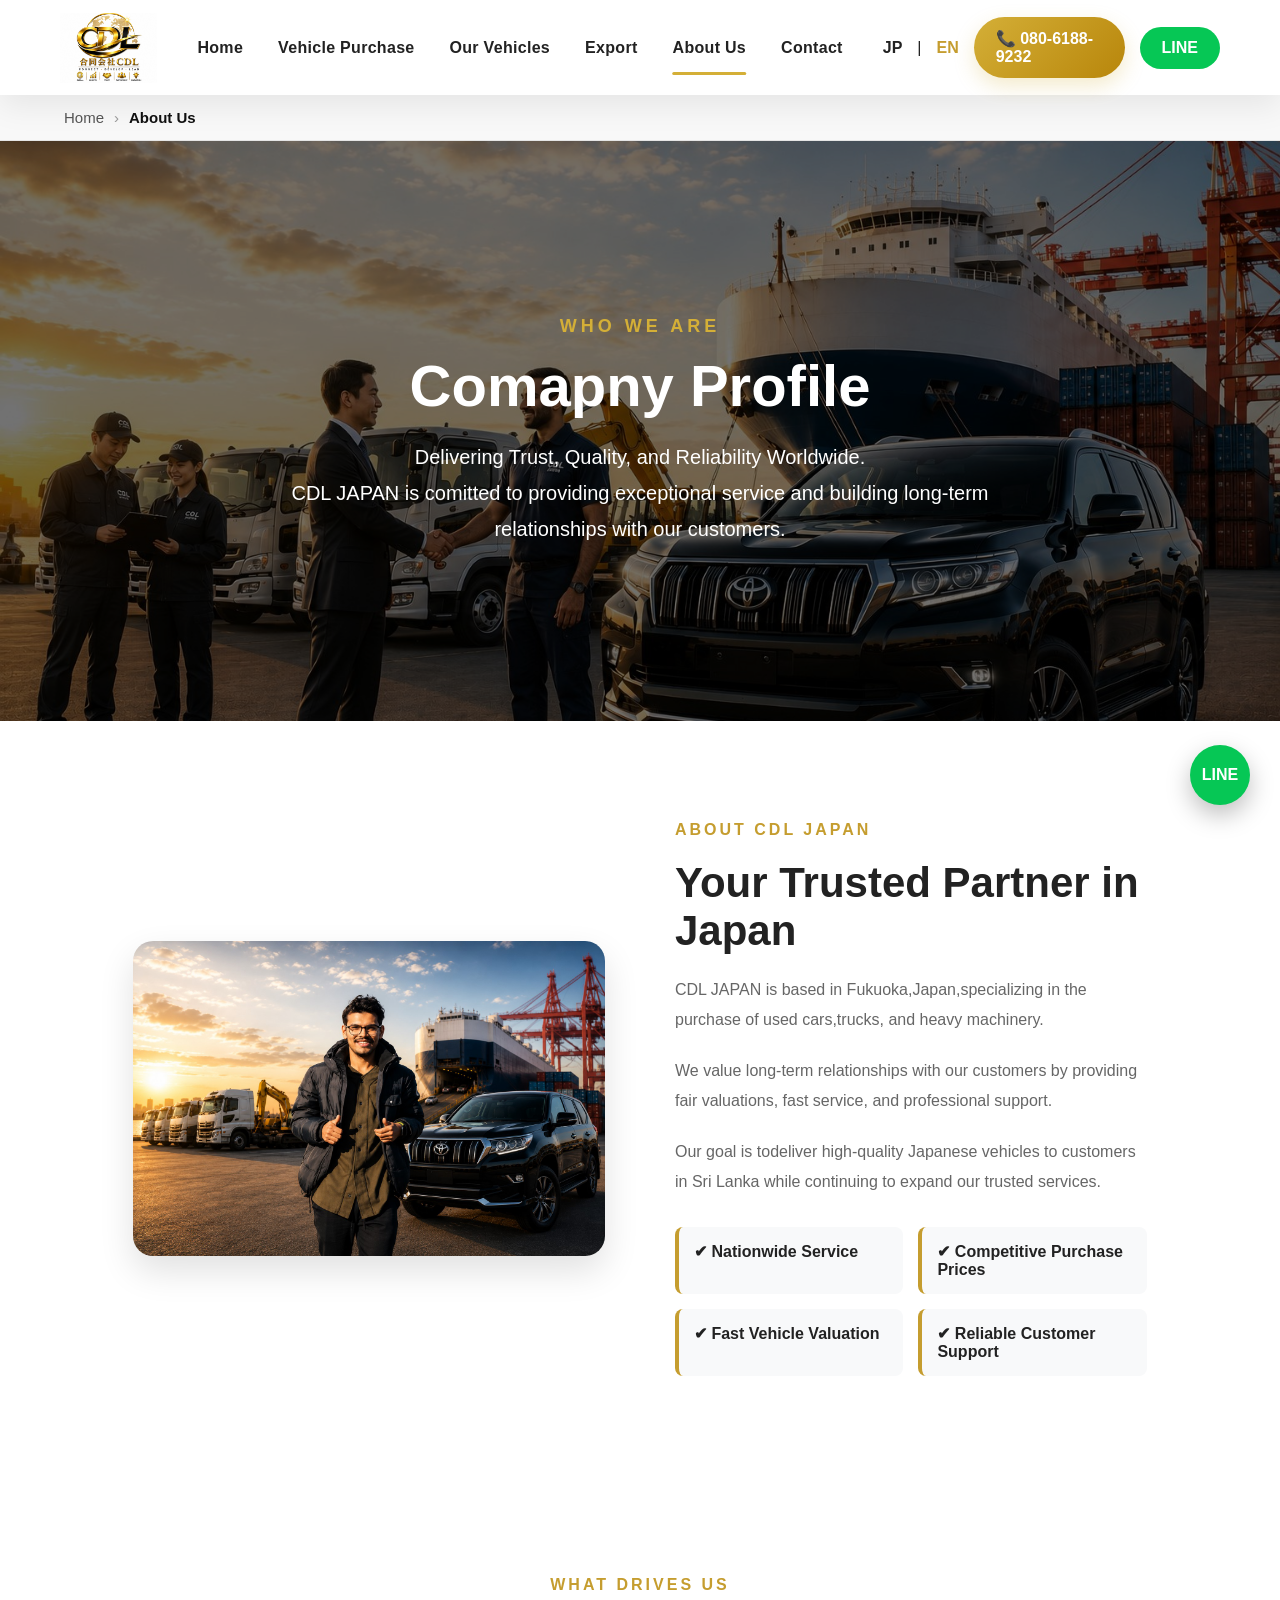
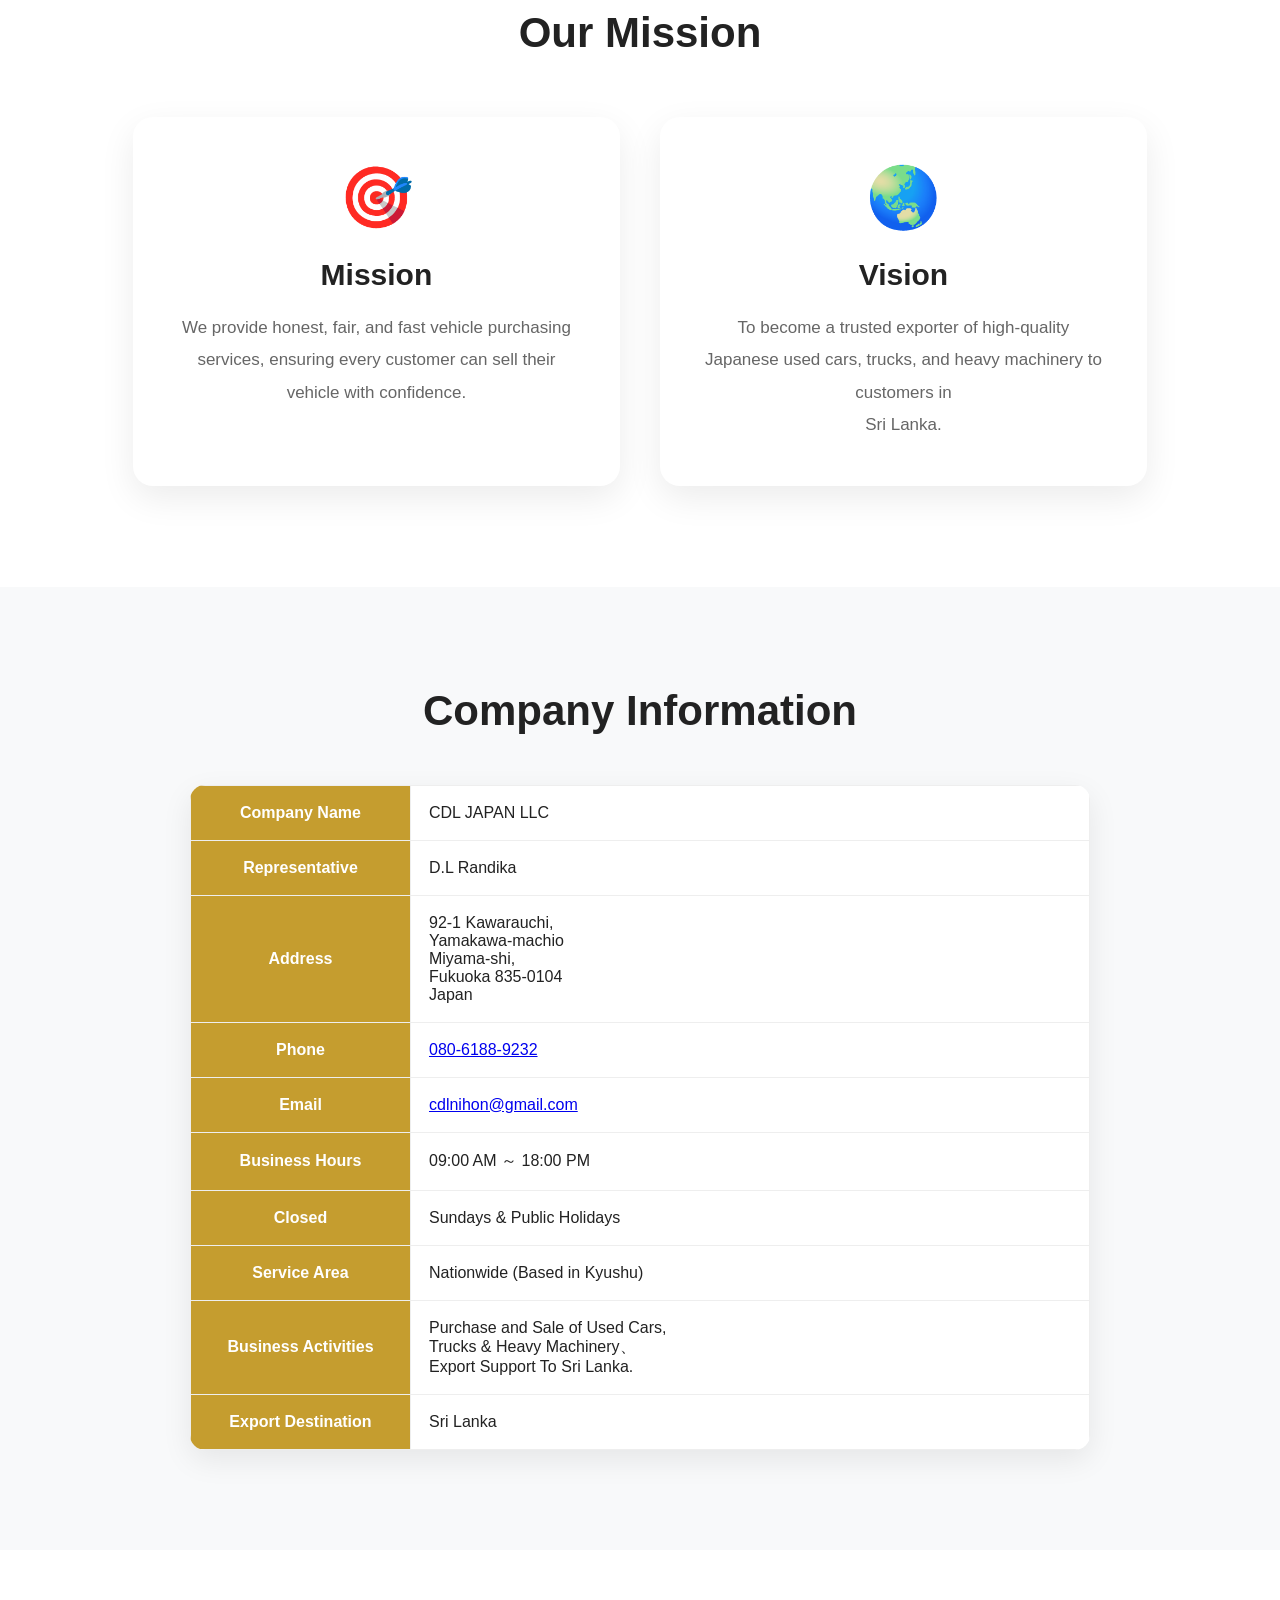
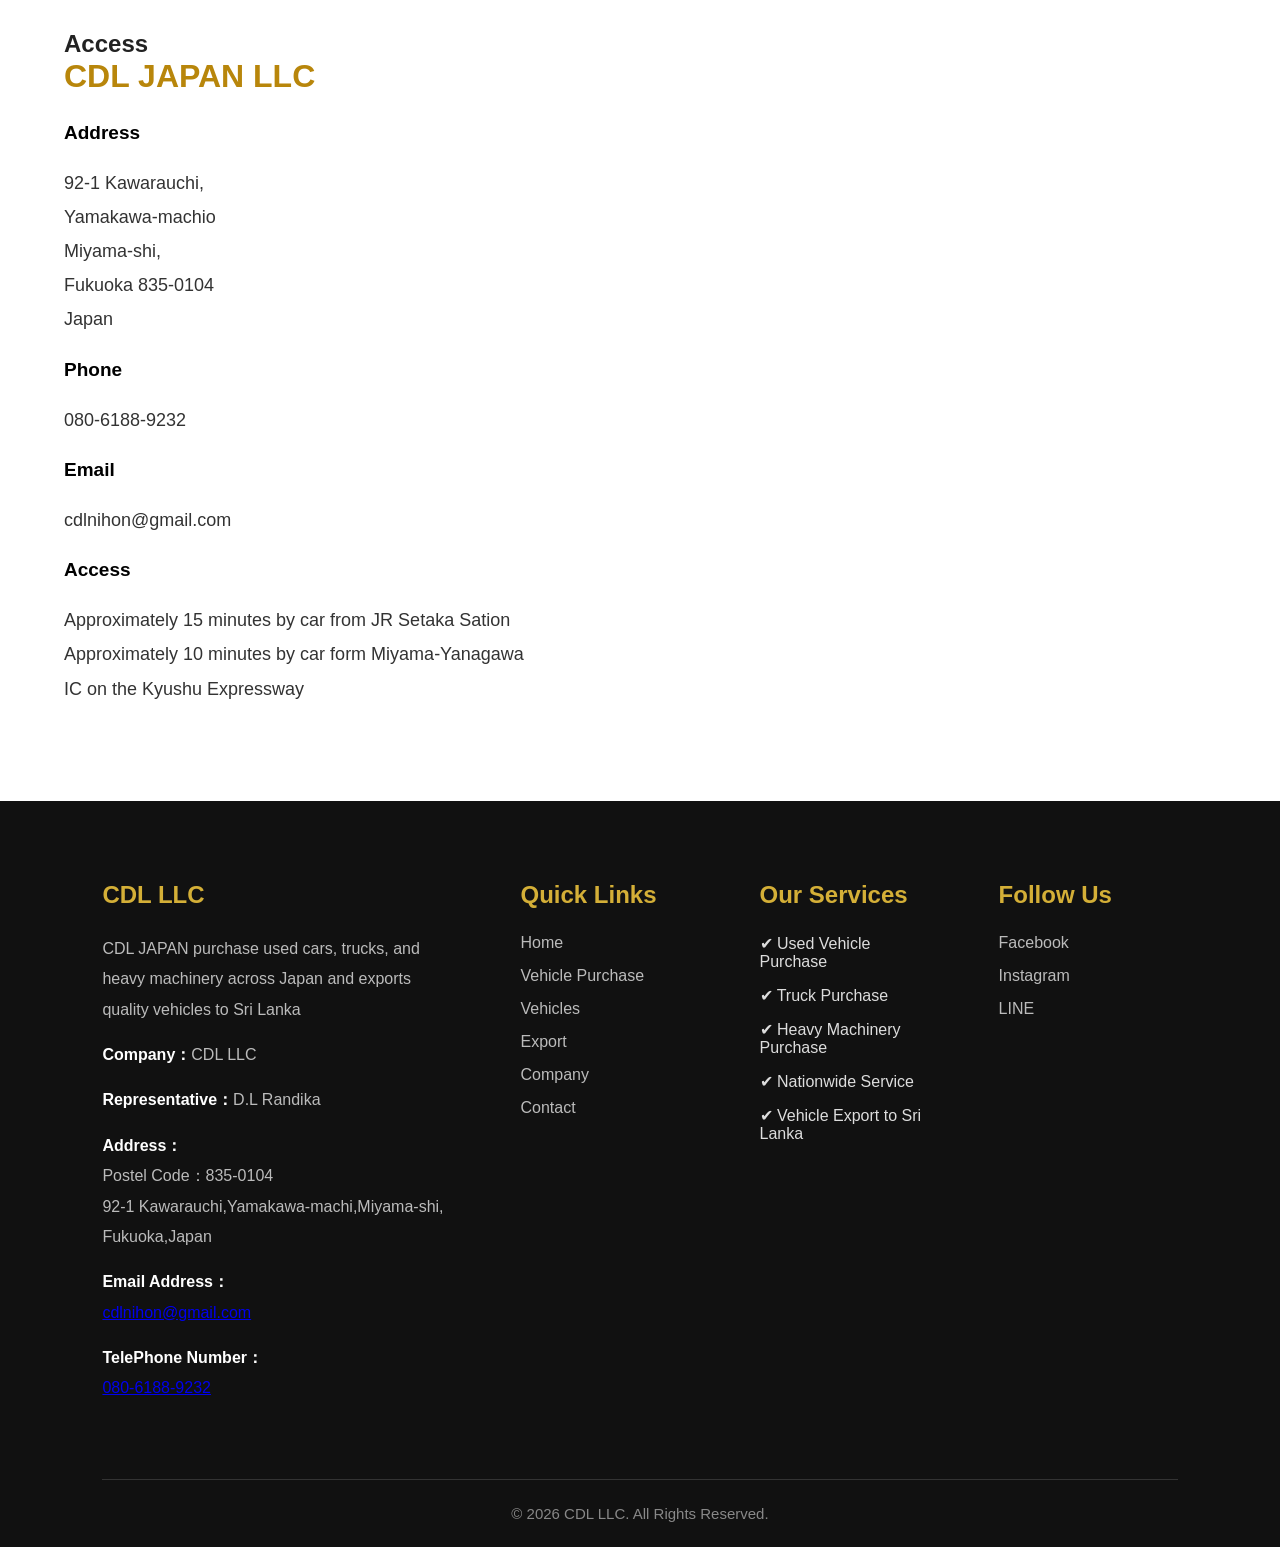
==== commit d0c84a37: "Update CDL Japan website SEO" ====
--- a/about-en.html
+++ b/about-en.html
@@ -2,14 +2,83 @@
 <html lang="en">
 
 <head>
+
     <meta charset="UTF-8">
     <meta name="viewport" content="width=device-width, initial-scale=1.0">
-    <title>About Us | CDL LLC</title>
-
+
+    <title>About CDL JAPAN | Used Vehicle Company in Fukuoka, Japan</title>
+
+    <meta name="description"
+        content="Learn about CDL JAPAN, a Fukuoka-based company specializing in used cars, trucks and heavy machinery in Japan, with vehicle export services to Sri Lanka.">
+
+    <meta name="keywords"
+        content="CDL JAPAN, CDL LLC, about CDL JAPAN, used cars Fukuoka, used vehicles Japan, trucks Japan, heavy machinery Japan, vehicle export Japan, Sri Lanka vehicle export">
+
+    <meta name="robots" content="index, follow">
+
+    <meta name="author" content="CDL LLC">
+
+    <!-- Canonical -->
+    <link rel="canonical" href="https://cdljp.com/about-en.html">
+
+
+    <!-- Open Graph -->
+    <meta property="og:type" content="website">
+
+    <meta property="og:title"
+        content="About CDL JAPAN | Used Vehicle Company in Fukuoka, Japan">
+
+    <meta property="og:description"
+        content="Learn about CDL JAPAN, a Fukuoka-based company specializing in used cars, trucks and heavy machinery, with export services to Sri Lanka.">
+
+    <meta property="og:url"
+        content="https://cdljp.com/about-en.html">
+
+    <meta property="og:image"
+        content="https://cdljp.com/images/about-company.jpg">
+
+    <meta property="og:site_name"
+        content="CDL JAPAN">
+
+    <meta property="og:locale"
+        content="en_US">
+
+
+    <!-- Twitter / X -->
+    <meta name="twitter:card"
+        content="summary_large_image">
+
+    <meta name="twitter:title"
+        content="About CDL JAPAN | Used Vehicle Company in Fukuoka, Japan">
+
+    <meta name="twitter:description"
+        content="Learn about CDL JAPAN, a Fukuoka-based company specializing in used cars, trucks and heavy machinery, with export services to Sri Lanka.">
+
+    <meta name="twitter:image"
+        content="https://cdljp.com/images/about-company.jpg">
+
+
+    <!-- Language / hreflang -->
+    <link rel="alternate"
+        hreflang="ja"
+        href="https://cdljp.com/about.html">
+
+    <link rel="alternate"
+        hreflang="en"
+        href="https://cdljp.com/about-en.html">
+
+    <link rel="alternate"
+        hreflang="x-default"
+        href="https://cdljp.com/about.html">
+
+
+    <!-- CSS -->
     <link rel="stylesheet" href="style.css">
-    <link rel="stylesheet" href="https://unpkg.com/aos@2.3.4/dist/aos.css">
+
+    <link rel="stylesheet"
+        href="https://unpkg.com/aos@2.3.4/dist/aos.css">
+
 </head>
-
 <body>
 
 <header>
--- a/style.css
+++ b/style.css
@@ -6013,4 +6013,228 @@
         margin-top: 10px;
     }
 
+}
+
+
+/* =========================================
+   VEHICLE DETAILS - FOOTER FIX
+========================================= */
+
+.footer {
+    width: 100%;
+    background: #111;
+    color: #ddd;
+    padding: 80px 8% 25px;
+    box-sizing: border-box;
+}
+
+.footer-container {
+    width: 100%;
+    max-width: 1400px;
+    margin: 0 auto;
+
+    display: grid;
+    grid-template-columns: 2fr 1fr 1fr 1fr;
+    gap: 60px;
+    box-sizing: border-box;
+}
+
+.footer-col {
+    min-width: 0;
+}
+
+.footer-col h3 {
+    color: #d4af37;
+    font-size: 24px;
+    margin: 0 0 25px;
+}
+
+.footer-col p {
+    color: #bbb;
+    line-height: 1.9;
+    margin: 0 0 15px;
+}
+
+.footer-col strong {
+    color: #fff;
+}
+
+.footer-col ul {
+    list-style: none;
+    padding: 0;
+    margin: 0;
+}
+
+.footer-col ul li {
+    margin-bottom: 15px;
+}
+
+.footer-col ul li a {
+    color: #bbb;
+    text-decoration: none;
+}
+
+.footer-col ul li a:hover {
+    color: #d4af37;
+}
+
+.social-links {
+    display: flex;
+    flex-direction: column;
+    gap: 15px;
+}
+
+.social-links a {
+    color: #bbb;
+    text-decoration: none;
+}
+
+.social-links a:hover {
+    color: #d4af37;
+}
+
+.footer-bottom {
+    width: 100%;
+    max-width: 1400px;
+    margin: 60px auto 0;
+    padding-top: 25px;
+    border-top: 1px solid #333;
+
+    text-align: center;
+    color: #888;
+    font-size: 15px;
+}
+
+
+/* =========================================
+   MOBILE FOOTER
+========================================= */
+
+@media (max-width: 768px) {
+
+    .footer {
+        padding: 60px 20px 20px;
+        text-align: center;
+    }
+
+    .footer-container {
+        width: 100%;
+        grid-template-columns: 1fr;
+        gap: 40px;
+    }
+
+    .footer-col {
+        width: 100%;
+    }
+
+    .footer-col h3 {
+        font-size: 22px;
+    }
+
+    .footer-col p {
+        font-size: 15px;
+        line-height: 1.8;
+    }
+
+    .footer-col ul {
+        text-align: center;
+    }
+
+    .social-links {
+        align-items: center;
+    }
+
+    .footer-bottom {
+        margin-top: 40px;
+        font-size: 13px;
+    }
+
+}
+
+/* =========================================
+   VEHICLE DETAILS CTA - SP FIX
+========================================= */
+
+@media (max-width: 768px) {
+
+    .cta {
+        min-height: auto !important;
+        height: auto !important;
+        padding: 70px 20px !important;
+
+        display: block !important;
+        text-align: center !important;
+
+        box-sizing: border-box;
+    }
+
+    .cta-content {
+        width: 100% !important;
+        max-width: 100% !important;
+        margin: 0 auto !important;
+        padding: 0 !important;
+    }
+
+    .cta h2 {
+        width: 100% !important;
+        max-width: 100% !important;
+
+        font-size: 32px !important;
+        line-height: 1.5 !important;
+
+        margin: 0 auto 25px !important;
+        padding: 0 !important;
+
+        text-align: center !important;
+
+        white-space: normal !important;
+        word-break: normal !important;
+        overflow-wrap: break-word !important;
+    }
+
+    .cta p {
+        width: 100% !important;
+        max-width: 100% !important;
+
+        font-size: 17px !important;
+        line-height: 1.8 !important;
+
+        margin: 0 auto 30px !important;
+        padding: 0 !important;
+
+        text-align: center !important;
+
+        white-space: normal !important;
+        word-break: normal !important;
+    }
+
+    .cta-buttons {
+        width: 100% !important;
+
+        display: flex !important;
+        justify-content: center !important;
+        align-items: center !important;
+
+        margin: 0 auto !important;
+        padding: 0 !important;
+    }
+
+    .cta .gold-btn,
+    .cta .white-btn,
+    .cta-btn {
+        display: inline-flex !important;
+
+        width: auto !important;
+        max-width: 90% !important;
+
+        padding: 16px 35px !important;
+
+        justify-content: center;
+        align-items: center;
+
+        font-size: 16px !important;
+
+        white-space: nowrap;
+    }
+
 }
